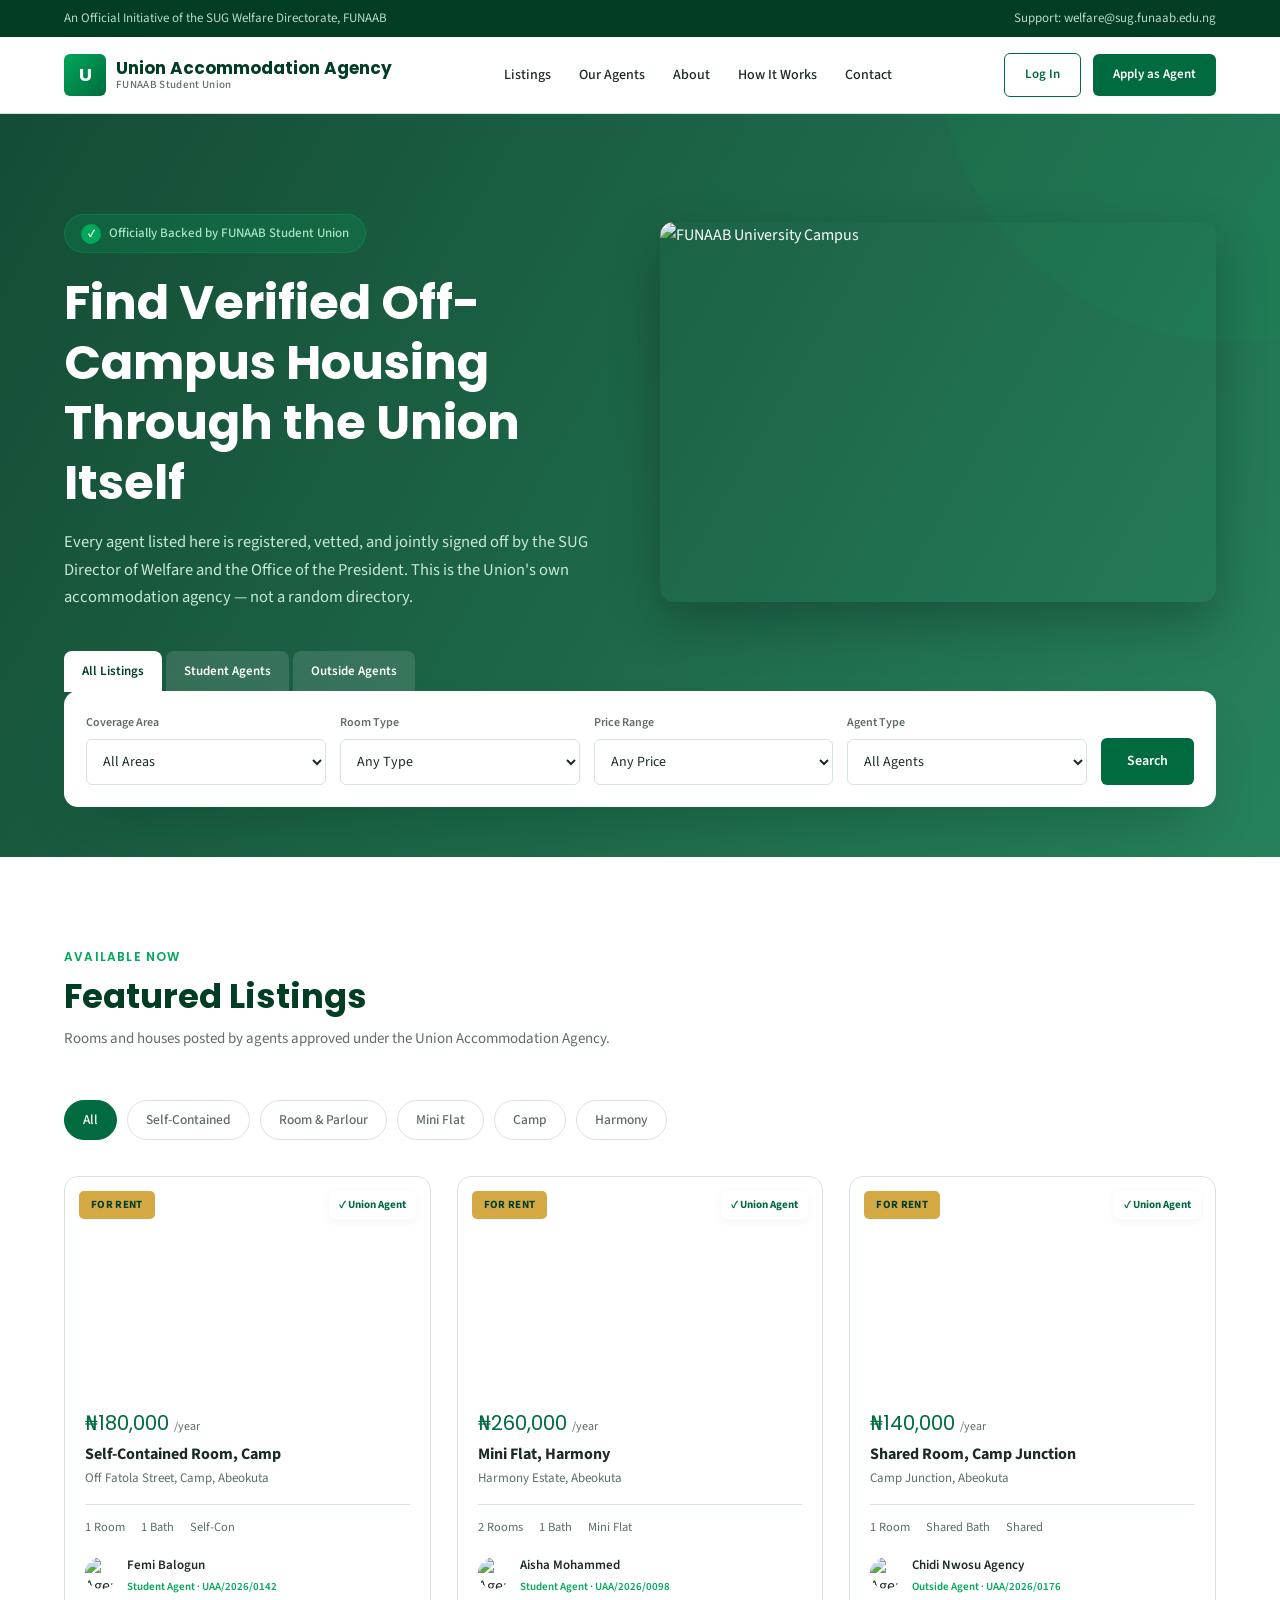
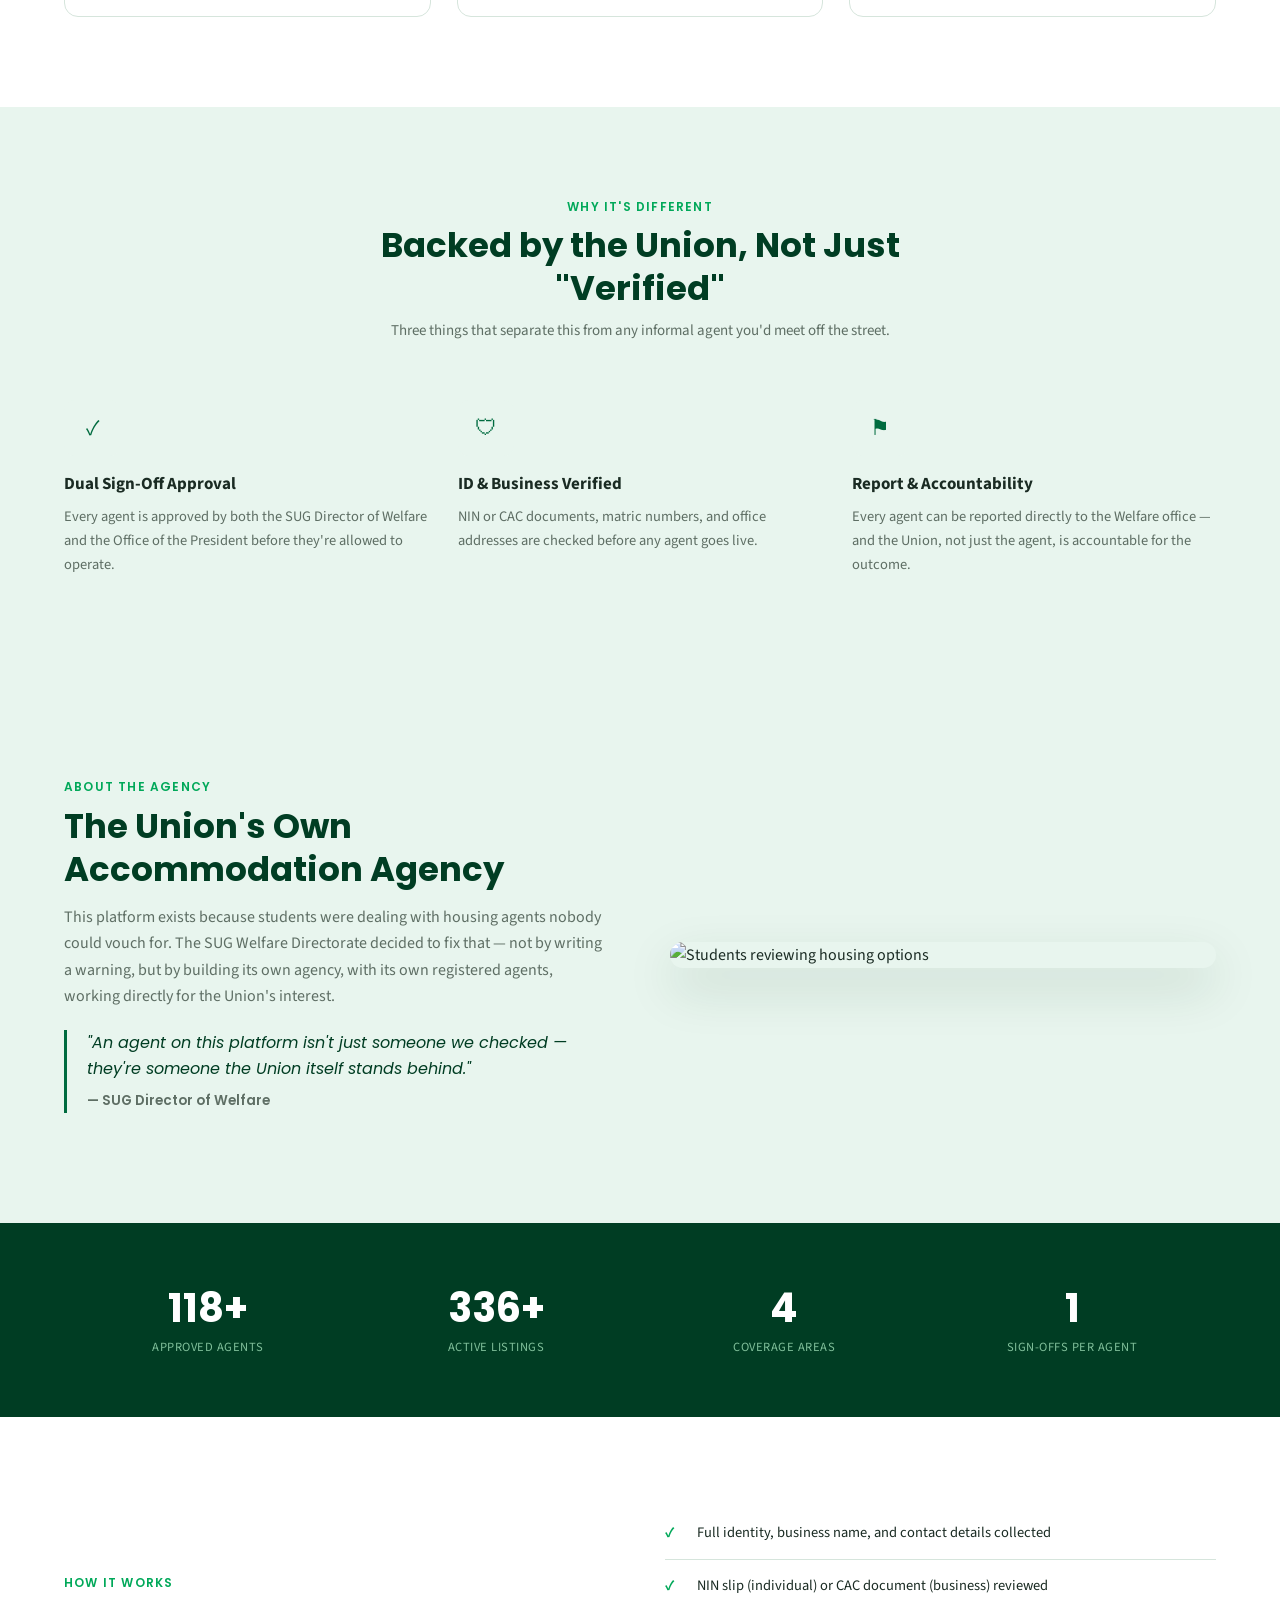
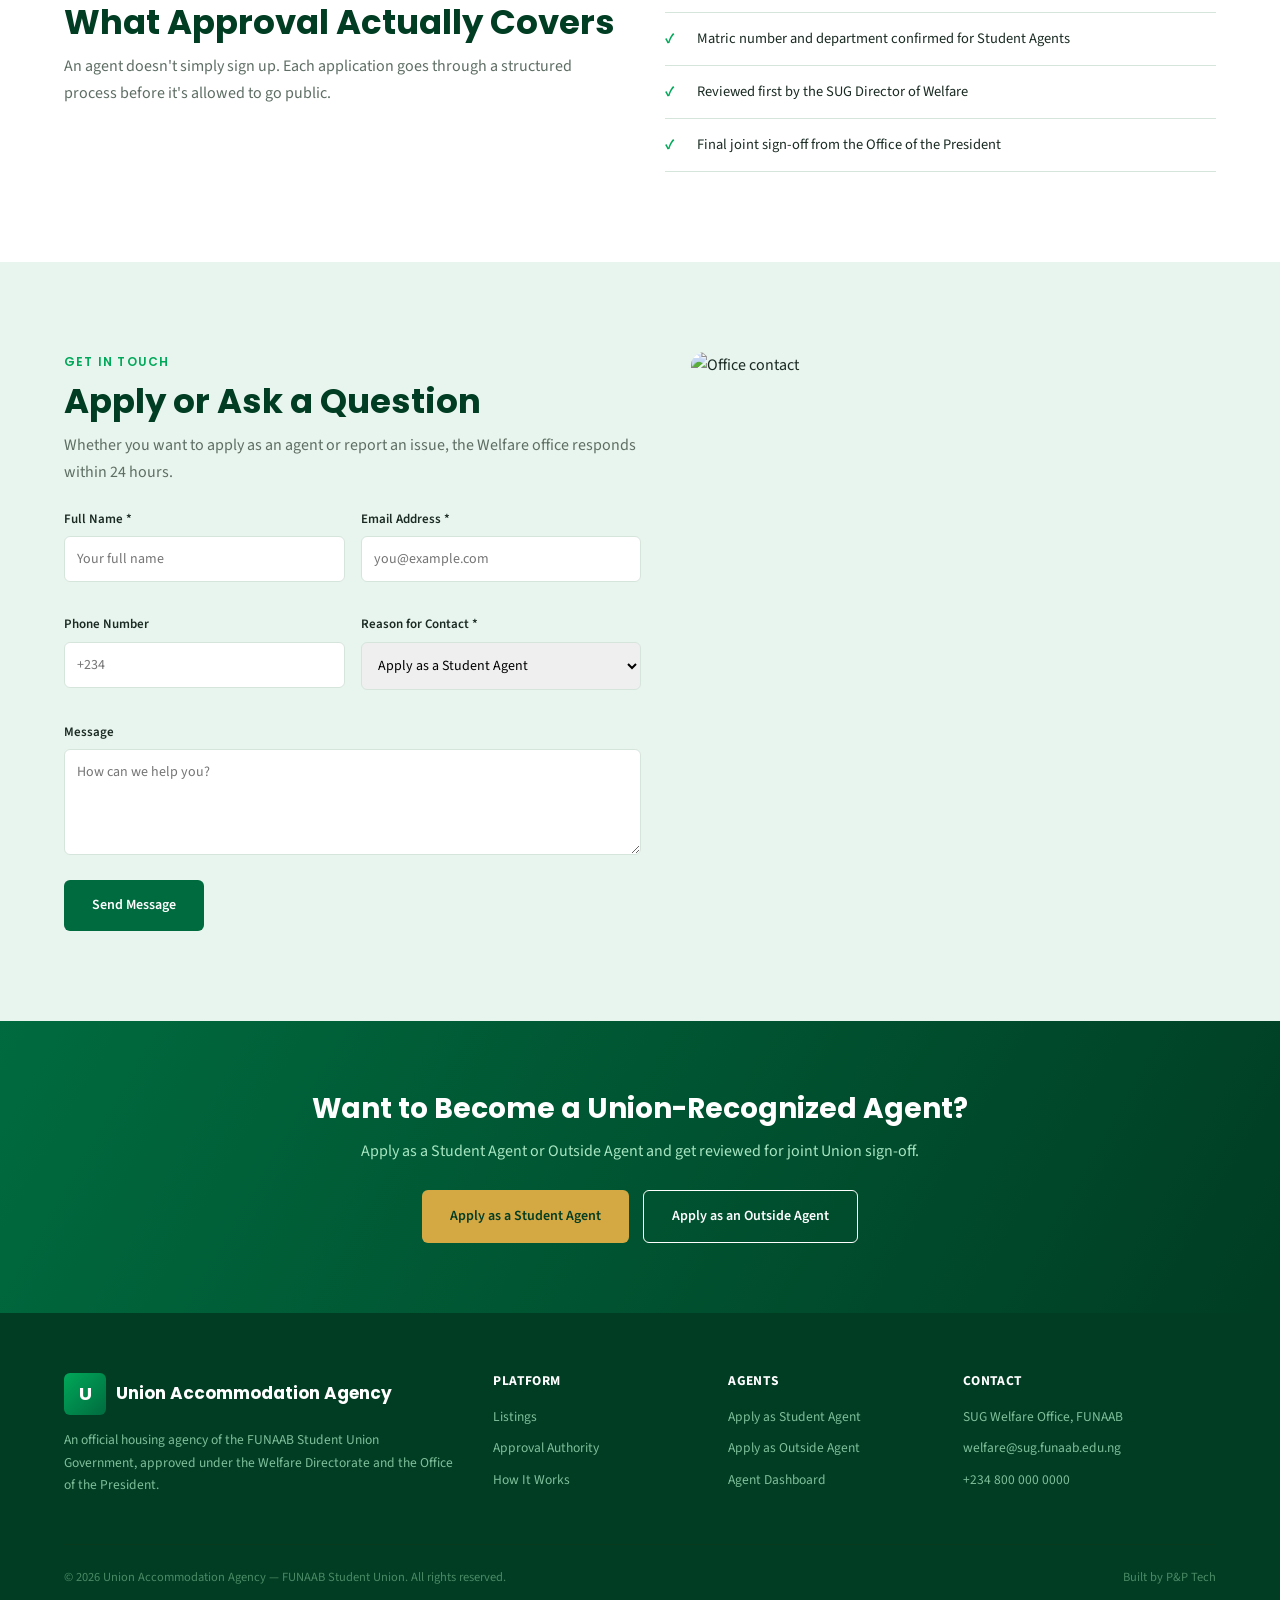
==== index.html @ f5217305 "feat: Union Accommodation Agency landing page with FUNAAB branding" ====
<!DOCTYPE html>
<html lang="en">
<head>
<meta charset="UTF-8">
<meta name="viewport" content="width=device-width, initial-scale=1.0">
<title>Union Accommodation Agency — FUNAAB Student Union</title>
<link rel="stylesheet" href="css/styles.css">
<link rel="preconnect" href="https://fonts.googleapis.com">
<link rel="preconnect" href="https://fonts.gstatic.com" crossorigin>
<link href="https://fonts.googleapis.com/css2?family=Poppins:wght@400;500;600;700&family=Source+Sans+3:wght@400;500;600;700&display=swap" rel="stylesheet">
</head>
<body>

<!-- TOP BAR -->
<div class="topbar">
  <div class="container">
    <span>An Official Initiative of the SUG Welfare Directorate, FUNAAB</span>
    <span>Support: <a href="mailto:welfare@sug.funaab.edu.ng">welfare@sug.funaab.edu.ng</a></span>
  </div>
</div>

<!-- HEADER -->
<header>
  <div class="container">
    <a href="index.html" class="logo">
      <div class="logo-mark">U</div>
      <div class="logo-text">Union Accommodation Agency<small>FUNAAB Student Union</small></div>
    </a>
    <nav>
      <ul>
        <li><a href="#listings">Listings</a></li>
        <li><a href="#agents">Our Agents</a></li>
        <li><a href="#about">About</a></li>
        <li><a href="#how">How It Works</a></li>
        <li><a href="#contact">Contact</a></li>
      </ul>
    </nav>
    <div class="header-cta">
      <a href="#" class="btn btn-outline-green btn-sm">Log In</a>
      <a href="#" class="btn btn-sm">Apply as Agent</a>
    </div>
    <button class="menu-toggle" aria-label="Menu">
      <span></span><span></span><span></span>
    </button>
  </div>
</header>

<!-- HERO + SEARCH -->
<section class="hero">
  <div class="container">
    <div class="hero-content">
      <div class="hero-text">
        <div class="hero-badge">Officially Backed by FUNAAB Student Union</div>
        <h1>Find Verified Off-Campus Housing Through the Union Itself</h1>
        <p>Every agent listed here is registered, vetted, and jointly signed off by the SUG Director of Welfare and the Office of the President. This is the Union's own accommodation agency — not a random directory.</p>
      </div>
      <div class="hero-image">
        <img src="https://images.unsplash.com/photo-1562774053-701939374585?w=700&q=80" alt="FUNAAB University Campus">
      </div>
    </div>

    <div class="search-wrap">
      <div class="search-tabs">
        <span class="active">All Listings</span>
        <span>Student Agents</span>
        <span>Outside Agents</span>
      </div>
      <div class="search-panel">
        <div class="field">
          <label>Coverage Area</label>
          <select><option>All Areas</option><option>Camp</option><option>Harmony</option><option>Camp Junction</option><option>Isale-Igbein</option><option>Onikolobo</option></select>
        </div>
        <div class="field">
          <label>Room Type</label>
          <select><option>Any Type</option><option>Self-Contained</option><option>Room & Parlour</option><option>Mini Flat</option><option>1 Bedroom</option><option>2 Bedroom</option><option>Shared Room</option></select>
        </div>
        <div class="field">
          <label>Price Range</label>
          <select><option>Any Price</option><option>Under ₦150,000</option><option>₦150,000 – ₦300,000</option><option>Above ₦300,000</option></select>
        </div>
        <div class="field">
          <label>Agent Type</label>
          <select><option>All Agents</option><option>Student Agent</option><option>Outside Agent</option></select>
        </div>
        <a href="#listings" class="btn">Search</a>
      </div>
    </div>
    <div class="hero-spacer"></div>
  </div>
</section>

<!-- FEATURED LISTINGS -->
<section class="section" id="listings" data-animate="fade-up">
  <div class="container">
    <div class="section-head">
      <span class="eyebrow">Available Now</span>
      <h2>Featured Listings</h2>
      <p>Rooms and houses posted by agents approved under the Union Accommodation Agency.</p>
    </div>
    <div class="filter-pills">
      <span class="active">All</span>
      <span>Self-Contained</span>
      <span>Room & Parlour</span>
      <span>Mini Flat</span>
      <span>Camp</span>
      <span>Harmony</span>
    </div>
    <div class="listings-grid">
      <a href="#" class="listing-card">
        <div class="listing-photo" style="background-image:url('https://images.unsplash.com/photo-1502672260266-1c1ef2d93688?w=500&q=80');">
          <span class="listing-tag rent">For Rent</span>
          <span class="agency-badge">✓ Union Agent</span>
        </div>
        <div class="listing-info">
          <div class="listing-price">₦180,000 <small>/year</small></div>
          <h4>Self-Contained Room, Camp</h4>
          <div class="listing-loc">Off Fatola Street, Camp, Abeokuta</div>
          <div class="listing-meta"><span>1 Room</span><span>1 Bath</span><span>Self-Con</span></div>
          <div class="agent-row">
            <img src="https://images.unsplash.com/photo-1568602471122-7832951cc4c5?w=100&q=80" alt="Agent">
            <div><span>Femi Balogun</span><small>Student Agent · UAA/2026/0142</small></div>
          </div>
        </div>
      </a>
      <a href="#" class="listing-card">
        <div class="listing-photo" style="background-image:url('https://images.unsplash.com/photo-1522708323590-d24dbb6b0267?w=500&q=80');">
          <span class="listing-tag rent">For Rent</span>
          <span class="agency-badge">✓ Union Agent</span>
        </div>
        <div class="listing-info">
          <div class="listing-price">₦260,000 <small>/year</small></div>
          <h4>Mini Flat, Harmony</h4>
          <div class="listing-loc">Harmony Estate, Abeokuta</div>
          <div class="listing-meta"><span>2 Rooms</span><span>1 Bath</span><span>Mini Flat</span></div>
          <div class="agent-row">
            <img src="https://images.unsplash.com/photo-1573497019940-1c28c88b4f3e?w=100&q=80" alt="Agent">
            <div><span>Aisha Mohammed</span><small>Student Agent · UAA/2026/0098</small></div>
          </div>
        </div>
      </a>
      <a href="#" class="listing-card">
        <div class="listing-photo" style="background-image:url('https://images.unsplash.com/photo-1560185007-c5ca9d2c014d?w=500&q=80');">
          <span class="listing-tag rent">For Rent</span>
          <span class="agency-badge">✓ Union Agent</span>
        </div>
        <div class="listing-info">
          <div class="listing-price">₦140,000 <small>/year</small></div>
          <h4>Shared Room, Camp Junction</h4>
          <div class="listing-loc">Camp Junction, Abeokuta</div>
          <div class="listing-meta"><span>1 Room</span><span>Shared Bath</span><span>Shared</span></div>
          <div class="agent-row">
            <img src="https://images.unsplash.com/photo-1556157382-97eda2d62296?w=100&q=80" alt="Agent">
            <div><span>Chidi Nwosu Agency</span><small>Outside Agent · UAA/2026/0176</small></div>
          </div>
        </div>
      </a>
    </div>
  </div>
</section>

<!-- WHY CHOOSE US -->
<section class="section" style="background:var(--green-tint);" data-animate="fade-up">
  <div class="container">
    <div class="section-head center">
      <span class="eyebrow">Why It's Different</span>
      <h2>Backed by the Union, Not Just "Verified"</h2>
      <p>Three things that separate this from any informal agent you'd meet off the street.</p>
    </div>
    <div class="why-grid">
      <div class="why-card">
        <div class="why-icon">✓</div>
        <h4>Dual Sign-Off Approval</h4>
        <p>Every agent is approved by both the SUG Director of Welfare and the Office of the President before they're allowed to operate.</p>
      </div>
      <div class="why-card">
        <div class="why-icon">🛡</div>
        <h4>ID & Business Verified</h4>
        <p>NIN or CAC documents, matric numbers, and office addresses are checked before any agent goes live.</p>
      </div>
      <div class="why-card">
        <div class="why-icon">⚑</div>
        <h4>Report & Accountability</h4>
        <p>Every agent can be reported directly to the Welfare office — and the Union, not just the agent, is accountable for the outcome.</p>
      </div>
    </div>
  </div>
</section>

<!-- ABOUT -->
<section class="section about" id="about" data-animate="fade-up">
  <div class="container">
    <div class="about-grid">
      <div>
        <span class="eyebrow">About the Agency</span>
        <h2>The Union's Own Accommodation Agency</h2>
        <p style="color:var(--muted);margin:14px 0;">This platform exists because students were dealing with housing agents nobody could vouch for. The SUG Welfare Directorate decided to fix that — not by writing a warning, but by building its own agency, with its own registered agents, working directly for the Union's interest.</p>
        <div class="quote-box">
          "An agent on this platform isn't just someone we checked — they're someone the Union itself stands behind."
          <div class="quote-by">— SUG Director of Welfare</div>
        </div>
      </div>
      <div>
        <img src="https://images.unsplash.com/photo-1523050854058-8df90110c9f1?w=700&q=80" alt="Students reviewing housing options" style="border-radius:var(--radius-lg);box-shadow:var(--shadow-lg);">
      </div>
    </div>
  </div>
</section>

<!-- STATS -->
<section class="stats" data-animate="fade-up">
  <div class="container">
    <div class="stats-grid">
      <div><h3 data-count="120" data-suffix="+">0</h3><p>Approved Agents</p></div>
      <div><h3 data-count="340" data-suffix="+">0</h3><p>Active Listings</p></div>
      <div><h3 data-count="5" data-suffix="">0</h3><p>Coverage Areas</p></div>
      <div><h3 data-count="2" data-suffix="">0</h3><p>Sign-Offs Per Agent</p></div>
    </div>
  </div>
</section>

<!-- HOW IT WORKS -->
<section class="section" id="how" data-animate="fade-up">
  <div class="container">
    <div class="services-split">
      <div>
        <span class="eyebrow">How It Works</span>
        <h2>What Approval Actually Covers</h2>
        <p style="color:var(--muted);margin-top:10px;">An agent doesn't simply sign up. Each application goes through a structured process before it's allowed to go public.</p>
      </div>
      <ul class="check-list">
        <li>Full identity, business name, and contact details collected</li>
        <li>NIN slip (individual) or CAC document (business) reviewed</li>
        <li>Matric number and department confirmed for Student Agents</li>
        <li>Reviewed first by the SUG Director of Welfare</li>
        <li>Final joint sign-off from the Office of the President</li>
      </ul>
    </div>
  </div>
</section>

<!-- CONTACT -->
<section class="section" style="background:var(--green-tint);" id="contact" data-animate="fade-up">
  <div class="container">
    <div class="contact-grid">
      <div>
        <span class="eyebrow">Get In Touch</span>
        <h2>Apply or Ask a Question</h2>
        <p style="color:var(--muted);margin:10px 0 24px;">Whether you want to apply as an agent or report an issue, the Welfare office responds within 24 hours.</p>
        <div class="form-row">
          <div class="form-field"><label>Full Name *</label><input type="text" placeholder="Your full name"></div>
          <div class="form-field"><label>Email Address *</label><input type="email" placeholder="you@example.com"></div>
        </div>
        <div class="form-row">
          <div class="form-field"><label>Phone Number</label><input type="text" placeholder="+234"></div>
          <div class="form-field">
            <label>Reason for Contact *</label>
            <select><option>Apply as a Student Agent</option><option>Apply as an Outside Agent</option><option>Report an Agent</option><option>General Question</option></select>
          </div>
        </div>
        <div class="full-row">
          <div class="form-field"><label>Message</label><textarea rows="4" placeholder="How can we help you?"></textarea></div>
        </div>
        <a href="#" class="btn">Send Message</a>
      </div>
      <div>
        <img src="https://images.unsplash.com/photo-1577962917302-cd874c4e31d2?w=600&q=80" alt="Office contact" style="border-radius:var(--radius-lg);height:100%;object-fit:cover;">
      </div>
    </div>
  </div>
</section>

<!-- CTA BAND -->
<section class="cta-band">
  <div class="container">
    <h2>Want to Become a Union-Recognized Agent?</h2>
    <p>Apply as a Student Agent or Outside Agent and get reviewed for joint Union sign-off.</p>
    <div class="cta-buttons">
      <a href="#" class="btn btn-gold">Apply as a Student Agent</a>
      <a href="#" class="btn btn-outline">Apply as an Outside Agent</a>
    </div>
  </div>
</section>

<!-- FOOTER -->
<footer>
  <div class="container">
    <div class="footer-grid">
      <div>
        <a href="index.html" class="logo" style="margin-bottom:14px;">
          <div class="logo-mark">U</div>
          <div class="logo-text" style="color:#fff;">Union Accommodation Agency</div>
        </a>
        <p style="font-size:13.5px;color:#7FBF9A;">An official housing agency of the FUNAAB Student Union Government, approved under the Welfare Directorate and the Office of the President.</p>
      </div>
      <div>
        <h5>Platform</h5>
        <ul>
          <li><a href="#listings">Listings</a></li>
          <li><a href="#agents">Approval Authority</a></li>
          <li><a href="#how">How It Works</a></li>
        </ul>
      </div>
      <div>
        <h5>Agents</h5>
        <ul>
          <li><a href="#">Apply as Student Agent</a></li>
          <li><a href="#">Apply as Outside Agent</a></li>
          <li><a href="#">Agent Dashboard</a></li>
        </ul>
      </div>
      <div>
        <h5>Contact</h5>
        <ul>
          <li>SUG Welfare Office, FUNAAB</li>
          <li><a href="mailto:welfare@sug.funaab.edu.ng">welfare@sug.funaab.edu.ng</a></li>
          <li><a href="tel:+2348000000000">+234 800 000 0000</a></li>
        </ul>
      </div>
    </div>
    <div class="footer-bottom">
      <span>© 2026 Union Accommodation Agency — FUNAAB Student Union. All rights reserved.</span>
      <span>Built by P&P Tech</span>
    </div>
  </div>
</footer>

<!-- JAVASCRIPT — Smooth Scroll, Counter, Fade Animations -->
<script>
(function() {
  'use strict';

  /* ── Header Shadow on Scroll ── */
  var header = document.querySelector('header');

  window.addEventListener('scroll', function() {
    if (!header) return;
    if (window.scrollY > 10) {
      header.classList.add('scrolled');
    } else {
      header.classList.remove('scrolled');
    }
  });

  /* ── Smooth Scroll with Header Offset ── */
  var headerHeight = header ? header.offsetHeight : 0;

  document.querySelectorAll('a[href^="#"]').forEach(function(anchor) {
    anchor.addEventListener('click', function(e) {
      var targetId = this.getAttribute('href');
      if (targetId === '#') return;
      var target = document.querySelector(targetId);
      if (!target) return;
      e.preventDefault();
      var offsetTop = target.getBoundingClientRect().top + window.pageYOffset - headerHeight - 20;
      window.scrollTo({ top: offsetTop, behavior: 'smooth' });
    });
  });

  /* ── Counter Animation ── */
  function animateCounter(el) {
    var target = parseInt(el.getAttribute('data-count'), 10);
    var suffix = el.getAttribute('data-suffix') || '';
    var duration = 2000;
    var start = 0;
    var startTime = null;

    function easeOutQuart(t) {
      return 1 - Math.pow(1 - t, 4);
    }

    function step(timestamp) {
      if (!startTime) startTime = timestamp;
      var progress = Math.min((timestamp - startTime) / duration, 1);
      var value = Math.floor(easeOutQuart(progress) * target);
      el.textContent = value + suffix;
      if (progress < 1) {
        requestAnimationFrame(step);
      } else {
        el.textContent = target + suffix;
      }
    }

    requestAnimationFrame(step);
  }

  /* ── Fade-In on Scroll (Intersection Observer) ── */
  var animatedSections = document.querySelectorAll('[data-animate]');
  var counterElements = document.querySelectorAll('[data-count]');

  if ('IntersectionObserver' in window) {
    var sectionObserver = new IntersectionObserver(function(entries) {
      entries.forEach(function(entry) {
        if (entry.isIntersecting) {
          entry.target.classList.add('is-visible');
          sectionObserver.unobserve(entry.target);
        }
      });
    }, { threshold: 0.15 });

    animatedSections.forEach(function(section) {
      section.classList.add('animate-on-scroll');
      sectionObserver.observe(section);
    });

    var counterObserver = new IntersectionObserver(function(entries) {
      entries.forEach(function(entry) {
        if (entry.isIntersecting) {
          animateCounter(entry.target);
          counterObserver.unobserve(entry.target);
        }
      });
    }, { threshold: 0.5 });

    counterElements.forEach(function(el) {
      counterObserver.observe(el);
    });
  } else {
    /* Fallback: show everything immediately */
    animatedSections.forEach(function(section) {
      section.classList.add('is-visible');
    });
    counterElements.forEach(function(el) {
      el.textContent = el.getAttribute('data-count') + (el.getAttribute('data-suffix') || '');
    });
  }

})();
</script>

</body>
</html>
---- css/styles.css ----
/* ============================================
   UNION ACCOMMODATION AGENCY — Shared Styles
   FUNAAB Brand Green System
   ============================================ */

:root {
  /* FUNAAB Green Palette — Sharp Institutional */
  --green-primary: #006B3F;
  --green-bright: #00A859;
  --green-dark: #003D23;
  --green-deep: #005531;
  --green-tint: #E8F5EE;
  --green-muted: #B8D9C8;

  /* Accent */
  --gold: #D4A843;
  --gold-light: #F5E6B8;

  /* Neutrals */
  --ink: #1A2B23;
  --muted: #5E6E64;
  --light-muted: #8A9B90;
  --white: #FFFFFF;
  --off-white: #F7FAF8;
  --line: #D6E5DC;
  --line-light: #E8F0EB;

  /* Status */
  --success: #00A859;
  --warning: #D4A843;
  --danger: #C0392B;
  --info: #2980B9;

  /* Shadows */
  --shadow-sm: 0 2px 8px rgba(0,61,35,0.06);
  --shadow-md: 0 8px 24px rgba(0,61,35,0.1);
  --shadow-lg: 0 20px 50px rgba(0,61,35,0.15);
  --shadow-card: 0 4px 16px rgba(0,61,35,0.08);

  /* Border Radius */
  --radius-sm: 6px;
  --radius-md: 10px;
  --radius-lg: 14px;
  --radius-xl: 20px;

  /* Transitions */
  --transition: all 0.25s ease;
}

/* ============ RESET ============ */
*, *::before, *::after { margin: 0; padding: 0; box-sizing: border-box; }
html { scroll-behavior: smooth; }
body {
  font-family: 'Source Sans 3', -apple-system, BlinkMacSystemFont, 'Segoe UI', Roboto, sans-serif;
  color: var(--ink);
  background: var(--white);
  line-height: 1.65;
  -webkit-font-smoothing: antialiased;
}
a { text-decoration: none; color: inherit; transition: var(--transition); }
img { max-width: 100%; display: block; }
ul { list-style: none; }
input, select, textarea, button { font-family: inherit; }

/* ============ TYPOGRAPHY ============ */
h1, h2, h3, h4, h5 {
  font-family: 'Poppins', 'Helvetica Neue', Arial, sans-serif;
  color: var(--green-dark);
  font-weight: 700;
  line-height: 1.25;
}
h1 { font-size: clamp(32px, 4vw, 48px); }
h2 { font-size: clamp(26px, 3vw, 34px); }
h3 { font-size: clamp(20px, 2.5vw, 24px); }
h4 { font-size: 18px; }

.eyebrow {
  color: var(--green-bright);
  font-weight: 600;
  letter-spacing: 0.1em;
  text-transform: uppercase;
  font-size: 12px;
  display: block;
  margin-bottom: 8px;
  font-family: 'Poppins', sans-serif;
}

/* ============ LAYOUT ============ */
.container {
  max-width: 1200px;
  margin: 0 auto;
  padding: 0 24px;
}
.section {
  padding: 90px 0;
}
.section-sm {
  padding: 60px 0;
}
.section-head {
  max-width: 640px;
  margin-bottom: 48px;
}
.section-head.center {
  text-align: center;
  margin: 0 auto 48px;
}
.section-head p {
  color: var(--muted);
  margin-top: 10px;
  font-size: 15px;
}

/* ============ BUTTONS ============ */
.btn {
  display: inline-flex;
  align-items: center;
  justify-content: center;
  gap: 8px;
  background: var(--green-primary);
  color: var(--white);
  padding: 14px 28px;
  border-radius: var(--radius-sm);
  font-weight: 600;
  font-size: 14px;
  border: none;
  cursor: pointer;
  transition: var(--transition);
  white-space: nowrap;
}
.btn:hover {
  background: var(--green-dark);
  transform: translateY(-1px);
  box-shadow: var(--shadow-md);
}
.btn-gold {
  background: var(--gold);
  color: var(--green-dark);
}
.btn-gold:hover {
  background: #C49A38;
}
.btn-outline {
  background: transparent;
  border: 1.5px solid var(--white);
  color: var(--white);
}
.btn-outline:hover {
  background: rgba(255,255,255,0.15);
}
.btn-outline-green {
  background: transparent;
  border: 1.5px solid var(--green-primary);
  color: var(--green-primary);
}
.btn-outline-green:hover {
  background: var(--green-primary);
  color: var(--white);
}
.btn-sm {
  padding: 10px 20px;
  font-size: 13px;
}
.btn-lg {
  padding: 16px 32px;
  font-size: 15px;
}
.btn-danger {
  background: var(--danger);
  color: var(--white);
}
.btn-danger:hover {
  background: #A93226;
}
.btn-success {
  background: var(--success);
  color: var(--white);
}

/* ============ TOP BAR ============ */
.topbar {
  background: var(--green-dark);
  color: var(--green-muted);
  font-size: 13px;
  padding: 8px 0;
}
.topbar .container {
  display: flex;
  justify-content: space-between;
  align-items: center;
}
.topbar a {
  color: var(--green-muted);
}
.topbar a:hover {
  color: var(--white);
}

/* ============ HEADER ============ */
header {
  border-bottom: 1px solid var(--line);
  padding: 16px 0;
  background: var(--white);
  position: sticky;
  top: 0;
  z-index: 1000;
}
header .container {
  display: flex;
  align-items: center;
  justify-content: space-between;
}
.logo {
  display: flex;
  align-items: center;
  gap: 10px;
}
.logo-mark {
  width: 42px;
  height: 42px;
  border-radius: var(--radius-sm);
  background: linear-gradient(135deg, var(--green-bright), var(--green-primary));
  display: flex;
  align-items: center;
  justify-content: center;
  color: var(--white);
  font-weight: 700;
  font-family: 'Poppins', sans-serif;
  font-size: 18px;
}
.logo-text {
  font-family: 'Poppins', sans-serif;
  font-weight: 700;
  font-size: 17px;
  color: var(--green-dark);
  line-height: 1.15;
}
.logo-text small {
  display: block;
  font-family: 'Source Sans 3', sans-serif;
  font-size: 11px;
  color: var(--muted);
  font-weight: 500;
  letter-spacing: 0.03em;
}
nav ul {
  display: flex;
  gap: 28px;
  font-size: 14px;
  font-weight: 500;
}
nav a {
  color: var(--ink);
  position: relative;
}
nav a:hover {
  color: var(--green-primary);
}
nav a::after {
  content: '';
  position: absolute;
  bottom: -4px;
  left: 0;
  width: 0;
  height: 2px;
  background: var(--green-primary);
  transition: width 0.25s ease;
}
nav a:hover::after {
  width: 100%;
}
.header-cta {
  display: flex;
  gap: 12px;
  align-items: center;
}
.header-cta .btn {
  padding: 10px 20px;
  font-size: 13px;
}

/* Mobile Menu Toggle */
.menu-toggle {
  display: none;
  background: none;
  border: none;
  cursor: pointer;
  padding: 8px;
}
.menu-toggle span {
  display: block;
  width: 24px;
  height: 2px;
  background: var(--ink);
  margin: 5px 0;
  transition: var(--transition);
}

/* ============ HERO ============ */
.hero {
  background: linear-gradient(120deg, rgba(0,61,35,0.92) 0%, rgba(0,107,63,0.85) 100%),
    url('https://images.unsplash.com/photo-1568605114967-8130f3a36994?w=1600&q=80') center/cover;
  color: var(--white);
  padding: 100px 0 0;
  position: relative;
  overflow: hidden;
}
.hero::before {
  content: '';
  position: absolute;
  top: -50%;
  right: -20%;
  width: 600px;
  height: 600px;
  border-radius: 50%;
  background: rgba(0,168,89,0.08);
}
.hero-content {
  display: grid;
  grid-template-columns: 1fr 1fr;
  gap: 40px;
  align-items: center;
  margin-bottom: 80px;
}
.hero-text {
  max-width: 680px;
  position: relative;
  z-index: 2;
}
.hero-image {
  position: relative;
  z-index: 2;
}
.hero-image img {
  width: 100%;
  height: 380px;
  object-fit: cover;
  border-radius: var(--radius-lg);
  box-shadow: 0 20px 50px rgba(0,0,0,0.25);
}
.hero h1 {
  color: var(--white);
  margin-bottom: 16px;
}
.hero p {
  color: #C8E8D6;
  font-size: 16.5px;
  max-width: 540px;
}
.hero-badge {
  display: inline-flex;
  align-items: center;
  gap: 8px;
  background: rgba(0,168,89,0.2);
  border: 1px solid rgba(0,168,89,0.3);
  padding: 8px 16px;
  border-radius: 30px;
  font-size: 13px;
  color: #A8E6C3;
  margin-bottom: 20px;
  font-weight: 500;
}
.hero-badge::before {
  content: '✓';
  background: var(--green-bright);
  color: var(--white);
  width: 20px;
  height: 20px;
  border-radius: 50%;
  display: flex;
  align-items: center;
  justify-content: center;
  font-size: 11px;
  font-weight: 700;
}

/* Search Panel */
.search-wrap {
  position: relative;
  z-index: 2;
}
.search-tabs {
  display: flex;
  gap: 4px;
  position: absolute;
  top: -40px;
  left: 0;
}
.search-tabs span {
  background: rgba(255,255,255,0.12);
  color: var(--white);
  font-size: 13px;
  font-weight: 600;
  padding: 10px 18px;
  border-radius: 8px 8px 0 0;
  cursor: default;
}
.search-tabs span.active {
  background: var(--white);
  color: var(--green-dark);
}
.search-panel {
  background: var(--white);
  border-radius: var(--radius-lg);
  padding: 22px;
  display: grid;
  grid-template-columns: 1fr 1fr 1fr 1fr auto;
  gap: 14px;
  box-shadow: 0 30px 60px -25px rgba(0,61,35,0.4);
  align-items: end;
}
.field label {
  display: block;
  font-size: 12px;
  color: var(--muted);
  margin-bottom: 6px;
  font-weight: 600;
}
.field select,
.field input {
  width: 100%;
  border: 1px solid var(--line);
  border-radius: var(--radius-sm);
  padding: 11px 12px;
  font-size: 14px;
  color: var(--ink);
  background: var(--white);
  transition: var(--transition);
}
.field select:focus,
.field input:focus {
  outline: none;
  border-color: var(--green-primary);
  box-shadow: 0 0 0 3px rgba(0,107,63,0.1);
}
.search-panel .btn {
  padding: 12px 26px;
}
.hero-spacer {
  height: 50px;
}

/* ============ FILTER PILLS ============ */
.filter-pills {
  display: flex;
  gap: 10px;
  margin-bottom: 36px;
  flex-wrap: wrap;
}
.filter-pills span {
  border: 1px solid var(--line);
  border-radius: 20px;
  padding: 8px 18px;
  font-size: 13.5px;
  font-weight: 500;
  color: var(--muted);
  cursor: pointer;
  transition: var(--transition);
}
.filter-pills span:hover {
  border-color: var(--green-primary);
  color: var(--green-primary);
}
.filter-pills span.active {
  background: var(--green-primary);
  color: var(--white);
  border-color: var(--green-primary);
}

/* ============ LISTINGS GRID ============ */
.listings-grid {
  display: grid;
  grid-template-columns: repeat(3, 1fr);
  gap: 26px;
}
.listing-card {
  border: 1px solid var(--line);
  border-radius: var(--radius-lg);
  overflow: hidden;
  transition: var(--transition);
  background: var(--white);
}
.listing-card:hover {
  box-shadow: var(--shadow-lg);
  transform: translateY(-4px);
}
.listing-photo {
  height: 210px;
  background-size: cover;
  background-position: center;
  position: relative;
}
.listing-tag {
  position: absolute;
  top: 14px;
  left: 14px;
  background: var(--green-primary);
  color: var(--white);
  font-size: 11px;
  font-weight: 700;
  padding: 5px 12px;
  border-radius: 5px;
  text-transform: uppercase;
  letter-spacing: 0.03em;
}
.listing-tag.rent {
  background: var(--gold);
  color: var(--green-dark);
}
.agency-badge {
  position: absolute;
  top: 14px;
  right: 14px;
  background: var(--white);
  color: var(--green-primary);
  font-size: 11px;
  font-weight: 700;
  padding: 5px 10px;
  border-radius: 5px;
  display: flex;
  align-items: center;
  gap: 4px;
  box-shadow: var(--shadow-sm);
}
.listing-info {
  padding: 20px;
}
.listing-price {
  font-family: 'Poppins', serif;
  font-size: 20px;
  color: var(--green-primary);
  margin-bottom: 4px;
}
.listing-price small {
  color: var(--muted);
  font-size: 12px;
  font-family: 'Source Sans 3', sans-serif;
}
.listing-info h4 {
  font-size: 16px;
  margin-bottom: 4px;
  font-family: 'Source Sans 3', sans-serif;
  color: var(--ink);
}
.listing-loc {
  font-size: 13px;
  color: var(--muted);
  margin-bottom: 14px;
}
.listing-meta {
  display: flex;
  gap: 16px;
  font-size: 12.5px;
  color: var(--muted);
  border-top: 1px solid var(--line);
  padding-top: 12px;
  margin-bottom: 14px;
}
.agent-row {
  display: flex;
  align-items: center;
  gap: 10px;
}
.agent-row img {
  width: 32px;
  height: 32px;
  border-radius: 50%;
  object-fit: cover;
}
.agent-row span {
  font-size: 13px;
  font-weight: 600;
  color: var(--ink);
}
.agent-row small {
  display: block;
  font-size: 11px;
  color: var(--green-bright);
  font-weight: 600;
}

/* ============ AREAS GRID ============ */
.areas-grid {
  display: grid;
  grid-template-columns: repeat(5, 1fr);
  gap: 20px;
}
.area-card {
  border-radius: var(--radius-md);
  overflow: hidden;
  position: relative;
  height: 170px;
  background-size: cover;
  background-position: center;
  cursor: pointer;
}
.area-card::after {
  content: '';
  position: absolute;
  inset: 0;
  background: linear-gradient(180deg, rgba(0,61,35,0) 30%, rgba(0,61,35,0.85) 100%);
  transition: var(--transition);
}
.area-card:hover::after {
  background: linear-gradient(180deg, rgba(0,61,35,0.1) 30%, rgba(0,61,35,0.92) 100%);
}
.area-card-text {
  position: absolute;
  bottom: 14px;
  left: 14px;
  color: var(--white);
  z-index: 2;
}
.area-card-text strong {
  font-size: 15px;
  display: block;
}
.area-card-text span {
  font-size: 12px;
  color: #A8E6C3;
}

/* ============ WHY CHOOSE US ============ */
.why-grid {
  display: grid;
  grid-template-columns: repeat(3, 1fr);
  gap: 30px;
}
.why-card {
  padding: 8px 0;
}
.why-icon {
  width: 56px;
  height: 56px;
  border-radius: var(--radius-md);
  background: var(--green-tint);
  color: var(--green-primary);
  display: flex;
  align-items: center;
  justify-content: center;
  font-size: 22px;
  margin-bottom: 18px;
}
.why-card h4 {
  font-size: 17px;
  margin-bottom: 10px;
  font-family: 'Source Sans 3', sans-serif;
  color: var(--ink);
}
.why-card p {
  color: var(--muted);
  font-size: 14.5px;
  margin-bottom: 12px;
}
.why-card a {
  color: var(--green-bright);
  font-size: 13.5px;
  font-weight: 600;
}
.why-card a:hover {
  color: var(--green-primary);
}

/* ============ ABOUT SECTION ============ */
.about {
  background: var(--green-tint);
}
.about-grid {
  display: grid;
  grid-template-columns: 1fr 1fr;
  gap: 60px;
  align-items: center;
}
.quote-box {
  border-left: 3px solid var(--green-primary);
  padding-left: 20px;
  margin: 20px 0;
  color: var(--green-dark);
  font-family: 'Poppins', serif;
  font-size: 16px;
  font-style: italic;
}
.quote-by {
  font-size: 13.5px;
  color: var(--muted);
  margin-top: 8px;
  font-style: normal;
  font-weight: 600;
}

/* ============ TEAM GRID ============ */
.team-grid {
  display: grid;
  grid-template-columns: repeat(4, 1fr);
  gap: 26px;
}
.team-card {
  text-align: center;
}
.team-photo {
  width: 100%;
  height: 220px;
  border-radius: var(--radius-md);
  background-size: cover;
  background-position: center;
  margin-bottom: 16px;
}
.team-card h4 {
  font-size: 15.5px;
  font-family: 'Source Sans 3', sans-serif;
  color: var(--ink);
  margin-bottom: 2px;
}
.team-card span {
  font-size: 13px;
  color: var(--green-bright);
  font-weight: 600;
}

/* ============ STATS ============ */
.stats {
  background: var(--green-dark);
  color: var(--white);
  padding: 60px 0;
}
.stats-grid {
  display: grid;
  grid-template-columns: repeat(4, 1fr);
  text-align: center;
}
.stats-grid h3 {
  color: var(--white);
  font-size: 40px;
  margin-bottom: 4px;
}
.stats-grid p {
  color: #7FBF9A;
  font-size: 12.5px;
  text-transform: uppercase;
  letter-spacing: 0.04em;
}

/* ============ SERVICES / HOW IT WORKS ============ */
.services-split {
  display: grid;
  grid-template-columns: 1fr 1fr;
  gap: 50px;
  align-items: center;
}
.check-list {
  list-style: none;
}
.check-list li {
  display: flex;
  gap: 12px;
  padding: 14px 0;
  border-bottom: 1px solid var(--line);
  font-size: 14.5px;
  color: var(--ink);
}
.check-list li::before {
  content: "✓";
  color: var(--green-bright);
  font-weight: 700;
  flex: 0 0 20px;
}

/* Steps */
.steps-list {
  counter-reset: step;
}
.steps-list li {
  counter-increment: step;
  display: flex;
  gap: 16px;
  padding: 18px 0;
  border-bottom: 1px solid var(--line);
  font-size: 14.5px;
  color: var(--ink);
  align-items: flex-start;
}
.steps-list li::before {
  content: counter(step);
  background: var(--green-primary);
  color: var(--white);
  width: 28px;
  height: 28px;
  border-radius: 50%;
  display: flex;
  align-items: center;
  justify-content: center;
  font-size: 13px;
  font-weight: 700;
  flex: 0 0 28px;
}

/* ============ CONTACT ============ */
.contact-grid {
  display: grid;
  grid-template-columns: 1.1fr 1fr;
  gap: 50px;
}
.form-row {
  display: grid;
  grid-template-columns: 1fr 1fr;
  gap: 16px;
  margin-bottom: 16px;
}
.form-field {
  margin-bottom: 16px;
}
.form-field label {
  display: block;
  font-size: 13px;
  font-weight: 600;
  margin-bottom: 6px;
  color: var(--ink);
}
.form-field input,
.form-field select,
.form-field textarea {
  width: 100%;
  border: 1px solid var(--line);
  border-radius: var(--radius-sm);
  padding: 12px;
  font-size: 14px;
  transition: var(--transition);
}
.form-field input:focus,
.form-field select:focus,
.form-field textarea:focus {
  outline: none;
  border-color: var(--green-primary);
  box-shadow: 0 0 0 3px rgba(0,107,63,0.1);
}
.form-field textarea {
  resize: vertical;
  min-height: 100px;
}
.full-row {
  margin-bottom: 16px;
}

/* ============ NEWS ============ */
.news-grid {
  display: grid;
  grid-template-columns: repeat(3, 1fr);
  gap: 26px;
}
.news-card {
  border: 1px solid var(--line);
  border-radius: var(--radius-md);
  overflow: hidden;
  transition: var(--transition);
}
.news-card:hover {
  box-shadow: var(--shadow-md);
  transform: translateY(-2px);
}
.news-photo {
  height: 170px;
  background-size: cover;
  background-position: center;
}
.news-card-body {
  padding: 20px;
}
.news-date {
  font-size: 12px;
  color: var(--green-bright);
  font-weight: 600;
  margin-bottom: 8px;
}
.news-card h4 {
  font-size: 15.5px;
  font-family: 'Source Sans 3', sans-serif;
  color: var(--ink);
  margin-bottom: 8px;
}
.news-card p {
  font-size: 13.5px;
  color: var(--muted);
}

/* ============ CTA BAND ============ */
.cta-band {
  background: linear-gradient(120deg, var(--green-primary), var(--green-dark));
  color: var(--white);
  padding: 70px 0;
  text-align: center;
}
.cta-band h2 {
  color: var(--white);
  font-size: 28px;
  margin-bottom: 12px;
}
.cta-band p {
  color: #A8E6C3;
  max-width: 560px;
  margin: 0 auto 26px;
}
.cta-buttons {
  display: flex;
  gap: 14px;
  justify-content: center;
}

/* ============ FOOTER ============ */
footer {
  background: var(--green-dark);
  color: #7FBF9A;
  padding: 60px 0 26px;
}
.footer-grid {
  display: grid;
  grid-template-columns: 2fr 1fr 1fr 1.3fr;
  gap: 40px;
  margin-bottom: 44px;
}
.footer-grid h5 {
  color: var(--white);
  font-size: 13.5px;
  margin-bottom: 16px;
  text-transform: uppercase;
  letter-spacing: 0.03em;
  font-family: 'Source Sans 3', sans-serif;
}
.footer-grid ul {
  list-style: none;
}
.footer-grid li {
  margin-bottom: 9px;
  font-size: 13.5px;
}
.footer-grid a:hover {
  color: var(--white);
}
.footer-bottom {
  border-top: 1px solid #0A3A1E;
  padding-top: 22px;
  display: flex;
  justify-content: space-between;
  font-size: 12.5px;
  color: #4A8A65;
}

/* ============ PAGES — AGENT DIRECTORY ============ */
.page-hero {
  background: linear-gradient(120deg, rgba(0,61,35,0.92) 0%, rgba(0,107,63,0.85) 100%);
  color: var(--white);
  padding: 60px 0;
  text-align: center;
}
.page-hero h1 {
  color: var(--white);
  margin-bottom: 10px;
}
.page-hero p {
  color: #A8E6C3;
  max-width: 560px;
  margin: 0 auto;
}

/* Agent Cards */
.agent-card {
  border: 1px solid var(--line);
  border-radius: var(--radius-lg);
  overflow: hidden;
  transition: var(--transition);
  background: var(--white);
}
.agent-card:hover {
  box-shadow: var(--shadow-lg);
  transform: translateY(-3px);
}
.agent-card-photo {
  height: 200px;
  background-size: cover;
  background-position: center;
  position: relative;
}
.agent-card-body {
  padding: 20px;
}
.agent-card-body h4 {
  font-size: 16px;
  font-family: 'Source Sans 3', sans-serif;
  color: var(--ink);
  margin-bottom: 4px;
}
.agent-type-badge {
  display: inline-block;
  font-size: 11px;
  font-weight: 600;
  padding: 3px 10px;
  border-radius: 4px;
  margin-bottom: 10px;
}
.agent-type-badge.student {
  background: var(--green-tint);
  color: var(--green-primary);
}
.agent-type-badge.outside {
  background: #FFF3E0;
  color: #E67E22;
}
.agent-card-meta {
  font-size: 13px;
  color: var(--muted);
  margin-bottom: 6px;
}
.agent-card-footer {
  display: flex;
  justify-content: space-between;
  align-items: center;
  padding: 14px 20px;
  border-top: 1px solid var(--line);
  background: var(--off-white);
}
.agent-card-footer .verified {
  display: flex;
  align-items: center;
  gap: 6px;
  font-size: 12px;
  font-weight: 600;
  color: var(--green-bright);
}

/* ============ PAGES — PROFILE ============ */
.profile-header {
  background: var(--green-tint);
  padding: 60px 0;
}
.profile-grid {
  display: grid;
  grid-template-columns: 300px 1fr;
  gap: 40px;
  align-items: start;
}
.profile-photo {
  width: 100%;
  height: 300px;
  border-radius: var(--radius-lg);
  background-size: cover;
  background-position: center;
}
.profile-info h1 {
  margin-bottom: 6px;
}
.profile-info .agent-id {
  font-size: 14px;
  color: var(--green-bright);
  font-weight: 600;
  margin-bottom: 16px;
}
.profile-badges {
  display: flex;
  gap: 10px;
  margin-bottom: 20px;
  flex-wrap: wrap;
}
.profile-badge {
  display: inline-flex;
  align-items: center;
  gap: 6px;
  padding: 6px 14px;
  border-radius: 20px;
  font-size: 12px;
  font-weight: 600;
}
.profile-badge.approved {
  background: var(--green-tint);
  color: var(--green-primary);
}
.profile-badge.welfare {
  background: #E3F2FD;
  color: #1565C0;
}
.profile-badge.president {
  background: #FFF3E0;
  color: #E65100;
}

/* ============ PAGES — FORMS (Register/Login) ============ */
.auth-page {
  min-height: 100vh;
  display: grid;
  grid-template-columns: 1fr 1fr;
}
.auth-left {
  background: linear-gradient(120deg, rgba(0,61,35,0.95) 0%, rgba(0,107,63,0.9) 100%);
  color: var(--white);
  padding: 60px;
  display: flex;
  flex-direction: column;
  justify-content: center;
  position: relative;
  overflow: hidden;
}
.auth-left::before {
  content: '';
  position: absolute;
  top: -100px;
  right: -100px;
  width: 400px;
  height: 400px;
  border-radius: 50%;
  background: rgba(0,168,89,0.1);
}
.auth-left h1 {
  color: var(--white);
  font-size: 32px;
  margin-bottom: 16px;
  position: relative;
  z-index: 2;
}
.auth-left p {
  color: #A8E6C3;
  font-size: 15px;
  max-width: 400px;
  position: relative;
  z-index: 2;
}
.auth-left .features {
  margin-top: 40px;
  position: relative;
  z-index: 2;
}
.auth-left .features li {
  display: flex;
  gap: 12px;
  margin-bottom: 16px;
  font-size: 14px;
  color: #C8E8D6;
}
.auth-left .features li::before {
  content: '✓';
  color: var(--green-bright);
  font-weight: 700;
  flex: 0 0 20px;
}
.auth-right {
  padding: 60px;
  display: flex;
  flex-direction: column;
  justify-content: center;
}
.auth-form {
  max-width: 440px;
  width: 100%;
  margin: 0 auto;
}
.auth-form h2 {
  margin-bottom: 6px;
}
.auth-form .subtitle {
  color: var(--muted);
  margin-bottom: 30px;
  font-size: 14px;
}
.auth-form .form-field {
  margin-bottom: 18px;
}
.auth-form .form-field label {
  font-size: 13px;
}
.auth-form .form-field input,
.auth-form .form-field select {
  padding: 13px 14px;
}
.auth-form .btn {
  width: 100%;
  padding: 14px;
  margin-top: 8px;
}
.auth-form .divider {
  text-align: center;
  margin: 20px 0;
  font-size: 13px;
  color: var(--muted);
}
.auth-form .alt-link {
  text-align: center;
  font-size: 14px;
  color: var(--muted);
}
.auth-form .alt-link a {
  color: var(--green-primary);
  font-weight: 600;
}
.auth-form .alt-link a:hover {
  text-decoration: underline;
}

/* ============ PAGES — DASHBOARD ============ */
.dashboard {
  display: grid;
  grid-template-columns: 260px 1fr;
  min-height: calc(100vh - 60px);
}
.sidebar {
  background: var(--green-dark);
  padding: 30px 0;
  color: var(--green-muted);
}
.sidebar-menu {
  margin-top: 20px;
}
.sidebar-menu li a {
  display: flex;
  align-items: center;
  gap: 10px;
  padding: 12px 24px;
  font-size: 14px;
  color: #7FBF9A;
  transition: var(--transition);
}
.sidebar-menu li a:hover,
.sidebar-menu li a.active {
  background: rgba(0,168,89,0.15);
  color: var(--white);
}
.sidebar-menu li a.active {
  border-left: 3px solid var(--green-bright);
}
.sidebar-user {
  padding: 0 24px;
  margin-bottom: 10px;
}
.sidebar-user h5 {
  color: var(--white);
  font-size: 14px;
  font-family: 'Source Sans 3', sans-serif;
}
.sidebar-user span {
  font-size: 12px;
  color: #7FBF9A;
}
.dashboard-main {
  padding: 30px;
  background: var(--off-white);
}
.dashboard-header {
  display: flex;
  justify-content: space-between;
  align-items: center;
  margin-bottom: 30px;
}
.dashboard-header h2 {
  font-size: 24px;
}
.stat-cards {
  display: grid;
  grid-template-columns: repeat(4, 1fr);
  gap: 20px;
  margin-bottom: 30px;
}
.stat-card {
  background: var(--white);
  border-radius: var(--radius-md);
  padding: 20px;
  border: 1px solid var(--line);
}
.stat-card h4 {
  font-size: 13px;
  color: var(--muted);
  font-family: 'Source Sans 3', sans-serif;
  font-weight: 500;
  margin-bottom: 8px;
}
.stat-card .value {
  font-size: 28px;
  font-weight: 700;
  color: var(--green-primary);
  font-family: 'Poppins', serif;
}

/* Data Table */
.data-table {
  width: 100%;
  border-collapse: collapse;
  background: var(--white);
  border-radius: var(--radius-md);
  overflow: hidden;
  border: 1px solid var(--line);
}
.data-table th {
  background: var(--off-white);
  padding: 12px 16px;
  text-align: left;
  font-size: 12px;
  font-weight: 600;
  color: var(--muted);
  text-transform: uppercase;
  letter-spacing: 0.03em;
  font-family: 'Source Sans 3', sans-serif;
}
.data-table td {
  padding: 14px 16px;
  border-top: 1px solid var(--line-light);
  font-size: 14px;
}
.data-table tr:hover {
  background: var(--off-white);
}
.status-badge {
  display: inline-block;
  padding: 4px 10px;
  border-radius: 4px;
  font-size: 12px;
  font-weight: 600;
}
.status-badge.pending {
  background: #FFF3E0;
  color: #E65100;
}
.status-badge.approved {
  background: var(--green-tint);
  color: var(--green-primary);
}
.status-badge.rejected {
  background: #FFEBEE;
  color: #C62828;
}
.status-badge.suspended {
  background: #F5F5F5;
  color: #616161;
}
.status-badge.awaiting {
  background: #E3F2FD;
  color: #1565C0;
}

/* ============ VERIFY / REPORT ============ */
.verify-box {
  background: var(--white);
  border-radius: var(--radius-lg);
  padding: 40px;
  box-shadow: var(--shadow-md);
  max-width: 600px;
  margin: 0 auto;
}
.verify-result {
  margin-top: 24px;
  padding: 20px;
  border-radius: var(--radius-md);
  border: 1px solid var(--line);
}
.verify-result.found {
  border-color: var(--green-bright);
  background: var(--green-tint);
}
.verify-result.not-found {
  border-color: var(--danger);
  background: #FFF5F5;
}

/* ============ RESPONSIVE ============ */
@media (max-width: 980px) {
  /* Header */
  nav {
    display: none;
  }
  nav.open {
    display: block;
    position: absolute;
    top: 100%;
    left: 0;
    right: 0;
    background: var(--white);
    padding: 20px 24px;
    border-bottom: 1px solid var(--line);
    box-shadow: var(--shadow-md);
    z-index: 999;
  }
  nav.open ul {
    flex-direction: column;
    gap: 0;
  }
  nav.open li a {
    display: block;
    padding: 12px 0;
    border-bottom: 1px solid var(--line-light);
  }
  nav.open li:last-child a {
    border-bottom: none;
  }
  .header-cta {
    display: none;
  }
  .menu-toggle {
    display: block;
  }

  /* Hero */
  .hero {
    padding: 80px 0 0;
  }
  .hero-content {
    grid-template-columns: 1fr;
    margin-bottom: 60px;
  }
  .hero-image {
    display: none;
  }
  .hero h1 {
    font-size: clamp(28px, 5vw, 36px);
  }
  .hero p {
    font-size: 15px;
  }
  .search-panel {
    grid-template-columns: 1fr;
  }
  .search-panel .btn {
    width: 100%;
  }

  /* Grids */
  .listings-grid,
  .why-grid,
  .about-grid,
  .services-split,
  .contact-grid,
  .news-grid,
  .profile-grid {
    grid-template-columns: 1fr;
  }
  .areas-grid {
    grid-template-columns: repeat(2, 1fr);
  }
  .team-grid {
    grid-template-columns: repeat(2, 1fr);
  }
  .stats-grid {
    grid-template-columns: repeat(2, 1fr);
    gap: 30px;
  }
  .footer-grid {
    grid-template-columns: 1fr 1fr;
  }
  .stat-cards {
    grid-template-columns: repeat(2, 1fr);
  }

  /* Dashboard */
  .dashboard {
    grid-template-columns: 1fr;
  }
  .sidebar {
    display: none;
  }

  /* Auth */
  .auth-page {
    grid-template-columns: 1fr;
  }
  .auth-left {
    padding: 40px 24px;
  }
  .auth-right {
    padding: 40px 24px;
  }

  /* Verify Box */
  .verify-box {
    padding: 24px;
  }

  /* Profile */
  .profile-photo {
    height: 250px;
  }

  /* Stats */
  .stats-grid h3 {
    font-size: 32px;
  }
}

@media (max-width: 600px) {
  /* Container padding on small screens */
  .container {
    padding: 0 16px;
  }
  .elementor-container {
    padding: 0 16px;
  }

  /* Hero */
  .hero {
    padding: 60px 0 0;
  }
  .hero h1 {
    font-size: 24px;
  }
  .hero p {
    font-size: 14px;
  }
  .hero-badge {
    font-size: 11px;
    padding: 6px 12px;
  }
  .search-tabs {
    display: none;
  }
  .hero-spacer {
    height: 30px;
  }

  /* Sections */
  .section {
    padding: 50px 0;
  }
  .section-head {
    margin-bottom: 30px;
  }
  .section-head h2 {
    font-size: 22px;
  }

  /* Filter Pills */
  .filter-pills {
    gap: 6px;
  }
  .filter-pills span {
    padding: 6px 12px;
    font-size: 12px;
  }

  /* Listings */
  .listings-grid {
    grid-template-columns: 1fr;
  }
  .listing-photo {
    height: 180px;
  }

  /* Areas */
  .areas-grid {
    grid-template-columns: 1fr 1fr;
    gap: 12px;
  }
  .area-card {
    height: 140px;
  }

  /* Why Grid */
  .why-grid {
    grid-template-columns: 1fr;
    gap: 20px;
  }

  /* About */
  .about-grid {
    gap: 30px;
  }

  /* Services Split */
  .services-split {
    gap: 30px;
  }

  /* Contact */
  .contact-grid {
    gap: 30px;
  }

  /* News */
  .news-grid {
    grid-template-columns: 1fr;
    gap: 20px;
  }

  /* Team */
  .team-grid {
    grid-template-columns: 1fr;
    gap: 20px;
  }
  .team-photo {
    height: 180px;
  }

  /* Stats */
  .stats-grid {
    grid-template-columns: 1fr 1fr;
    gap: 20px;
  }
  .stats-grid h3 {
    font-size: 28px;
  }

  /* Forms */
  .form-row {
    grid-template-columns: 1fr;
  }
  .form-field input,
  .form-field select,
  .form-field textarea {
    font-size: 16px;
  }

  /* CTA */
  .cta-band {
    padding: 40px 0;
  }
  .cta-band h2 {
    font-size: 20px;
  }
  .cta-buttons {
    flex-direction: column;
    align-items: center;
    gap: 10px;
  }

  /* Footer */
  .footer-grid {
    grid-template-columns: 1fr;
    gap: 24px;
  }
  .footer-bottom {
    flex-direction: column;
    gap: 8px;
    text-align: center;
  }

  /* Verify Box */
  .verify-box {
    padding: 20px;
  }

  /* Profile */
  .profile-grid {
    gap: 24px;
  }
  .profile-photo {
    height: 220px;
  }

  /* Dashboard */
  .stat-cards {
    grid-template-columns: 1fr;
  }
  .dashboard-main {
    padding: 20px 16px;
  }

  /* Auth */
  .auth-left {
    padding: 30px 16px;
  }
  .auth-right {
    padding: 30px 16px;
  }

  /* Listing Detail */
  .listing-detail-grid {
    grid-template-columns: 1fr;
    gap: 24px;
  }

  /* Agent Cards */
  .agent-card-photo {
    height: 160px;
  }
}

/* ============ OVERRIDE INLINE STYLES ============ */
.team-grid.centered {
  grid-template-columns: repeat(2, 1fr);
  max-width: 640px;
  margin: 0 auto;
}
.profile-grid.centered {
  max-width: 900px;
  margin: 0 auto;
}
.contact-grid.centered {
  max-width: 1000px;
  margin: 0 auto;
}
.listing-detail-layout {
  display: grid;
  grid-template-columns: 2fr 1fr;
  gap: 40px;
}
.register-type-grid {
  display: grid;
  grid-template-columns: 1fr 1fr;
  gap: 30px;
  max-width: 900px;
  margin: 0 auto;
}
.register-form-wrap {
  max-width: 700px;
  margin: 50px auto 0;
}
.login-wrap {
  max-width: 480px;
  margin: 0 auto;
}

@media (max-width: 980px) {
  .listing-detail-layout {
    grid-template-columns: 1fr;
    gap: 24px;
  }
  .register-type-grid {
    grid-template-columns: 1fr;
  }
}
@media (max-width: 600px) {
  .listing-detail-layout {
    gap: 20px;
  }
  .register-type-grid {
    max-width: 100%;
  }
  /* Inline-styled grids */
  .profile-info [style*="grid-template-columns:1fr 1fr"] {
    grid-template-columns: 1fr !important;
    gap: 10px !important;
  }
  .form-field [style*="grid-template-columns:1fr 1fr"] {
    grid-template-columns: 1fr !important;
    gap: 10px !important;
  }
  .register-form-wrap [style*="grid-template-columns:1fr 1fr"] {
    grid-template-columns: 1fr !important;
    gap: 10px !important;
  }
  .auth-form .form-field [style*="grid-template-columns:1fr 1fr"] {
    grid-template-columns: 1fr !important;
  }
}

/* ============ ELEMENTOR COMPATIBILITY ============ */
.elementor-section {
  position: relative;
  width: 100%;
}
.elementor-container {
  max-width: 1200px;
  margin: 0 auto;
  padding: 0 24px;
  width: 100%;
}
.elementor-row {
  display: grid;
  width: 100%;
}
.elementor-column {
  position: relative;
  min-height: 1px;
}
.elementor-widget-wrap {
  position: relative;
  width: 100%;
  flex-wrap: wrap;
}
.elementor-widget {
  position: relative;
  width: 100%;
  max-width: 100%;
}
.elementor-section.elementor-section-boxed > .elementor-container {
  max-width: 1140px;
}
.elementor-section-full_width > .elementor-container {
  max-width: 100%;
  padding: 0;
}
.elementor-section-stretched {
  width: 100%;
  left: 0;
  right: 0;
}
/* Ensure Elementor sections don't break existing styles */
.elementor-row .listings-grid,
.elementor-row .why-grid,
.elementor-row .areas-grid,
.elementor-row .stats-grid {
  width: 100%;
}

/* ============ SCROLL ANIMATIONS ============ */
.animate-on-scroll {
  opacity: 0;
  transform: translateY(30px);
  transition: opacity 0.7s ease-out, transform 0.7s ease-out;
}
.animate-on-scroll.is-visible {
  opacity: 1;
  transform: translateY(0);
}

/* Stagger children animations */
.animate-on-scroll .why-card,
.animate-on-scroll .listing-card,
.animate-on-scroll .stats-grid > div {
  opacity: 0;
  transform: translateY(20px);
  transition: opacity 0.5s ease-out, transform 0.5s ease-out;
}
.animate-on-scroll.is-visible .why-card,
.animate-on-scroll.is-visible .listing-card,
.animate-on-scroll.is-visible .stats-grid > div {
  opacity: 1;
  transform: translateY(0);
}
.animate-on-scroll.is-visible .why-card:nth-child(1),
.animate-on-scroll.is-visible .listing-card:nth-child(1),
.animate-on-scroll.is-visible .stats-grid > div:nth-child(1) {
  transition-delay: 0.1s;
}
.animate-on-scroll.is-visible .why-card:nth-child(2),
.animate-on-scroll.is-visible .listing-card:nth-child(2),
.animate-on-scroll.is-visible .stats-grid > div:nth-child(2) {
  transition-delay: 0.2s;
}
.animate-on-scroll.is-visible .why-card:nth-child(3),
.animate-on-scroll.is-visible .listing-card:nth-child(3),
.animate-on-scroll.is-visible .stats-grid > div:nth-child(3) {
  transition-delay: 0.3s;
}
.animate-on-scroll.is-visible .stats-grid > div:nth-child(4) {
  transition-delay: 0.4s;
}

/* Counter number transition */
.stats-grid h3 {
  transition: color 0.3s ease;
}

/* Smooth header shadow on scroll */
header.scrolled {
  box-shadow: 0 2px 20px rgba(0,61,35,0.08);
}
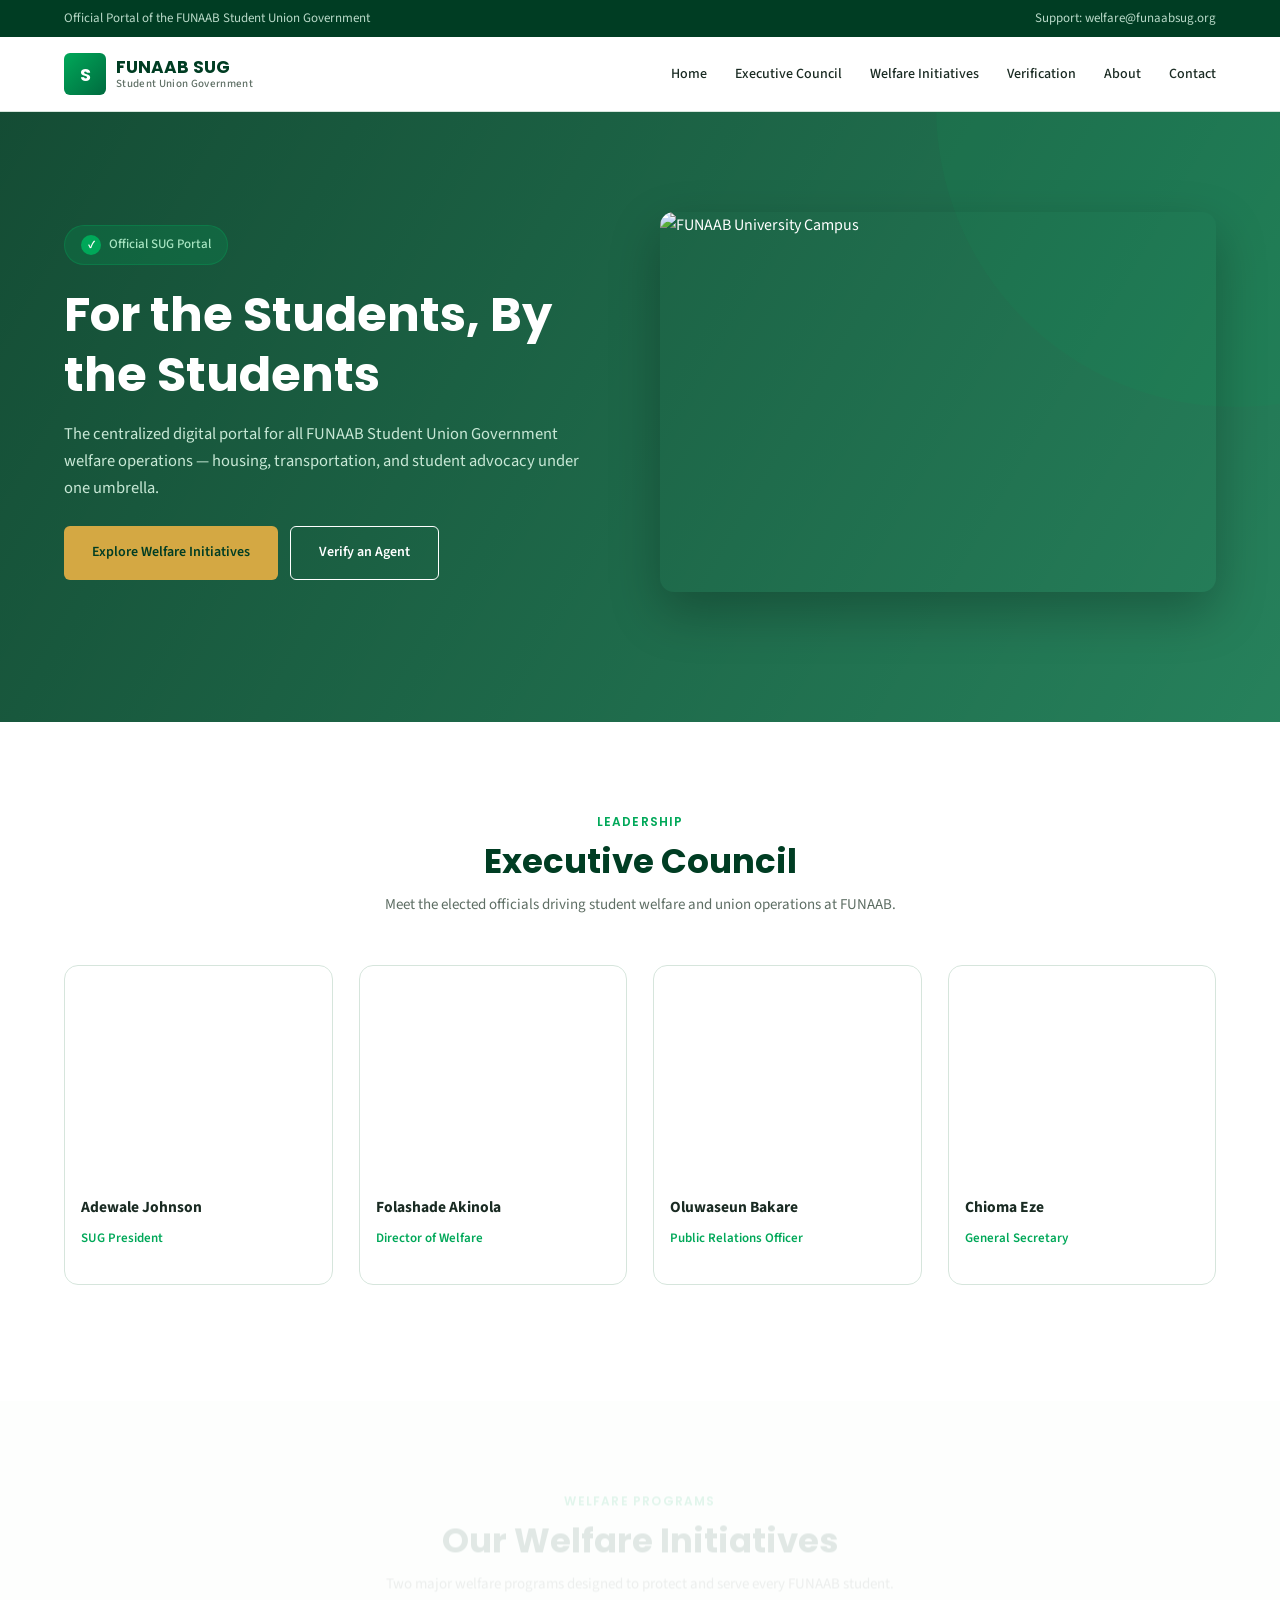
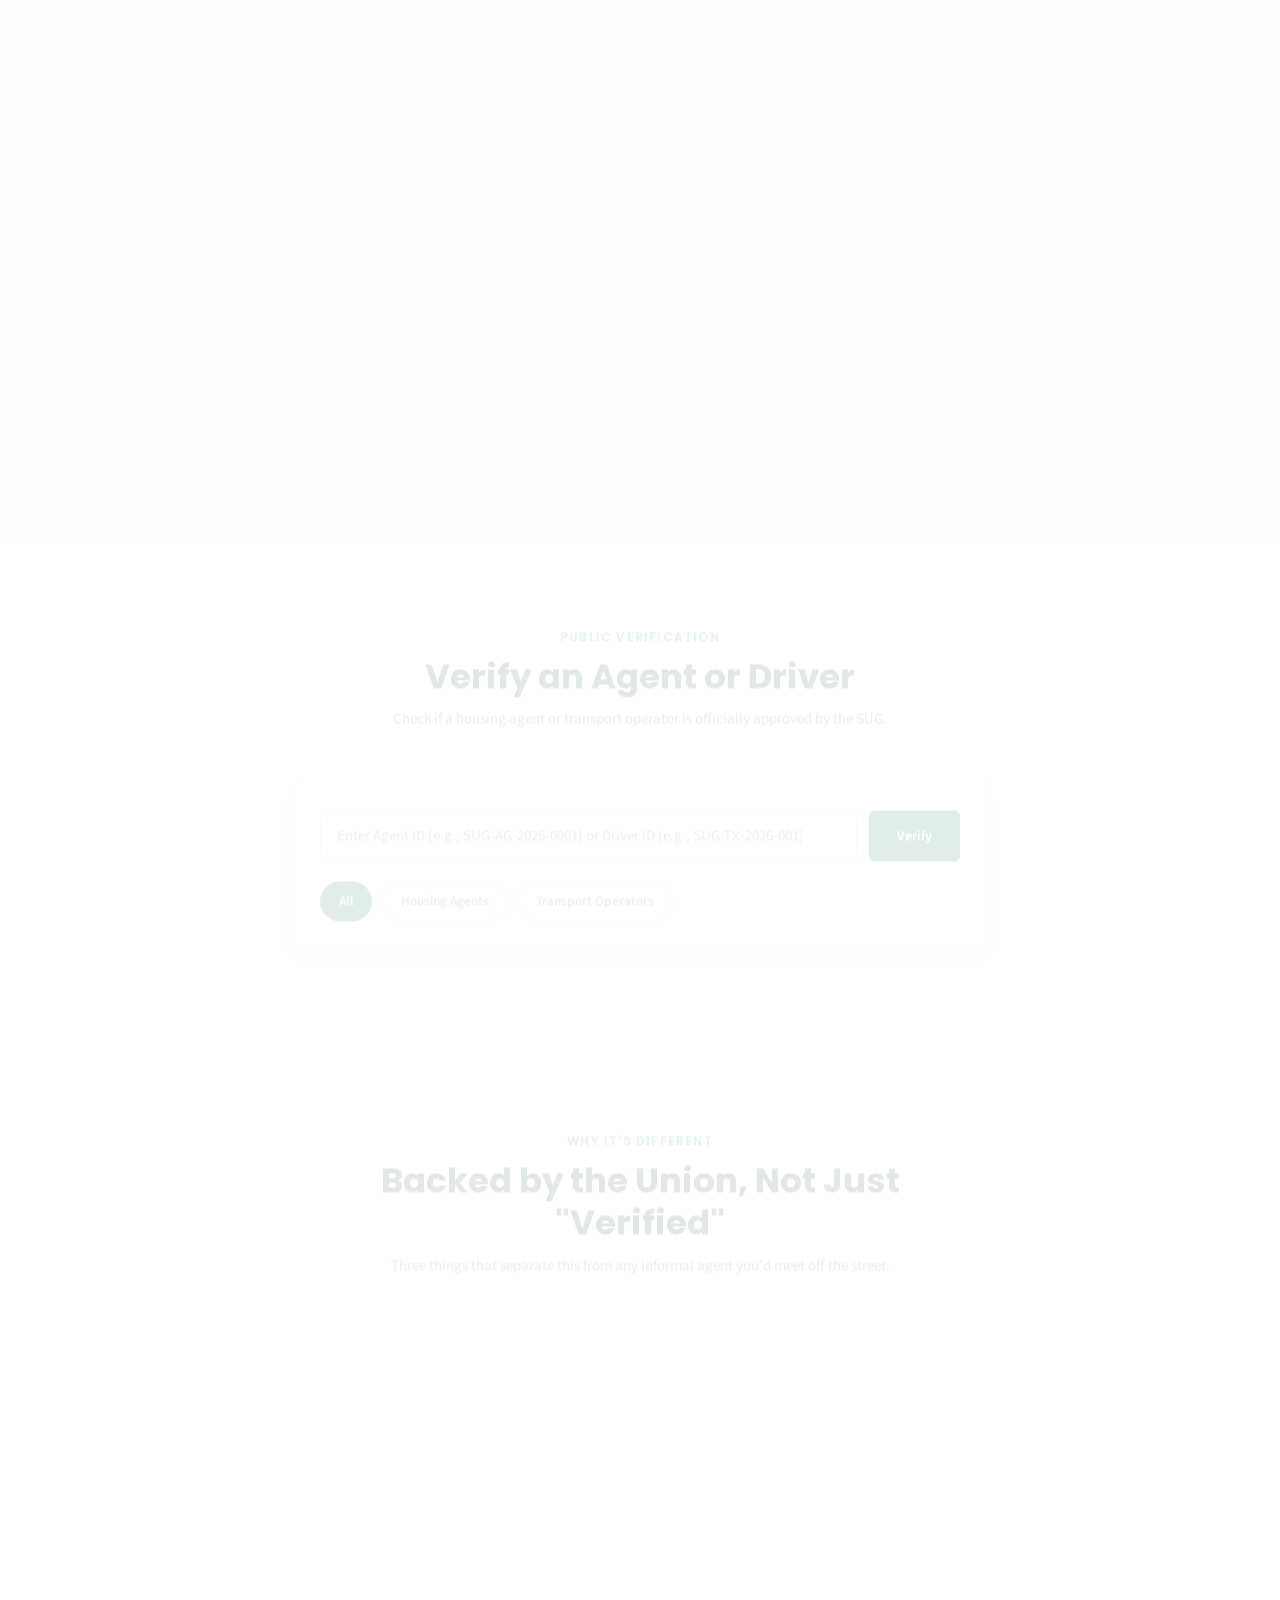
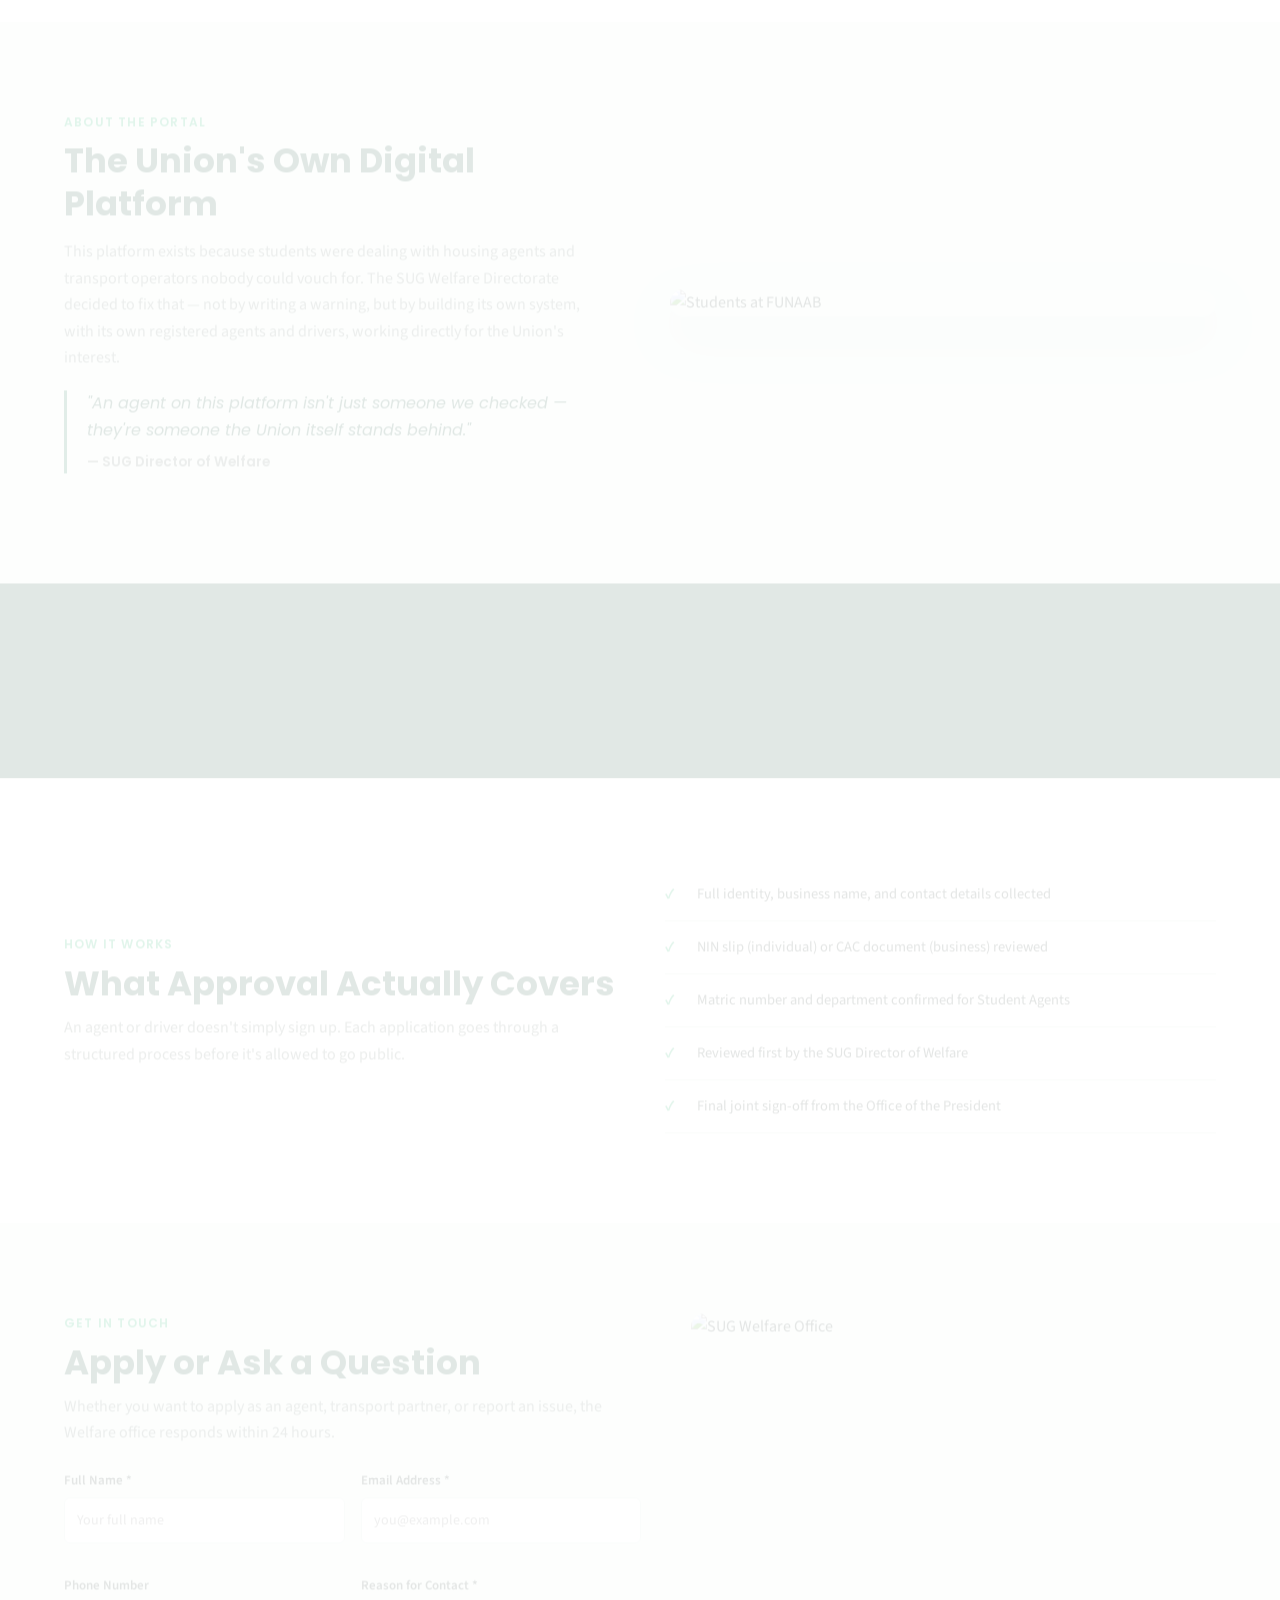
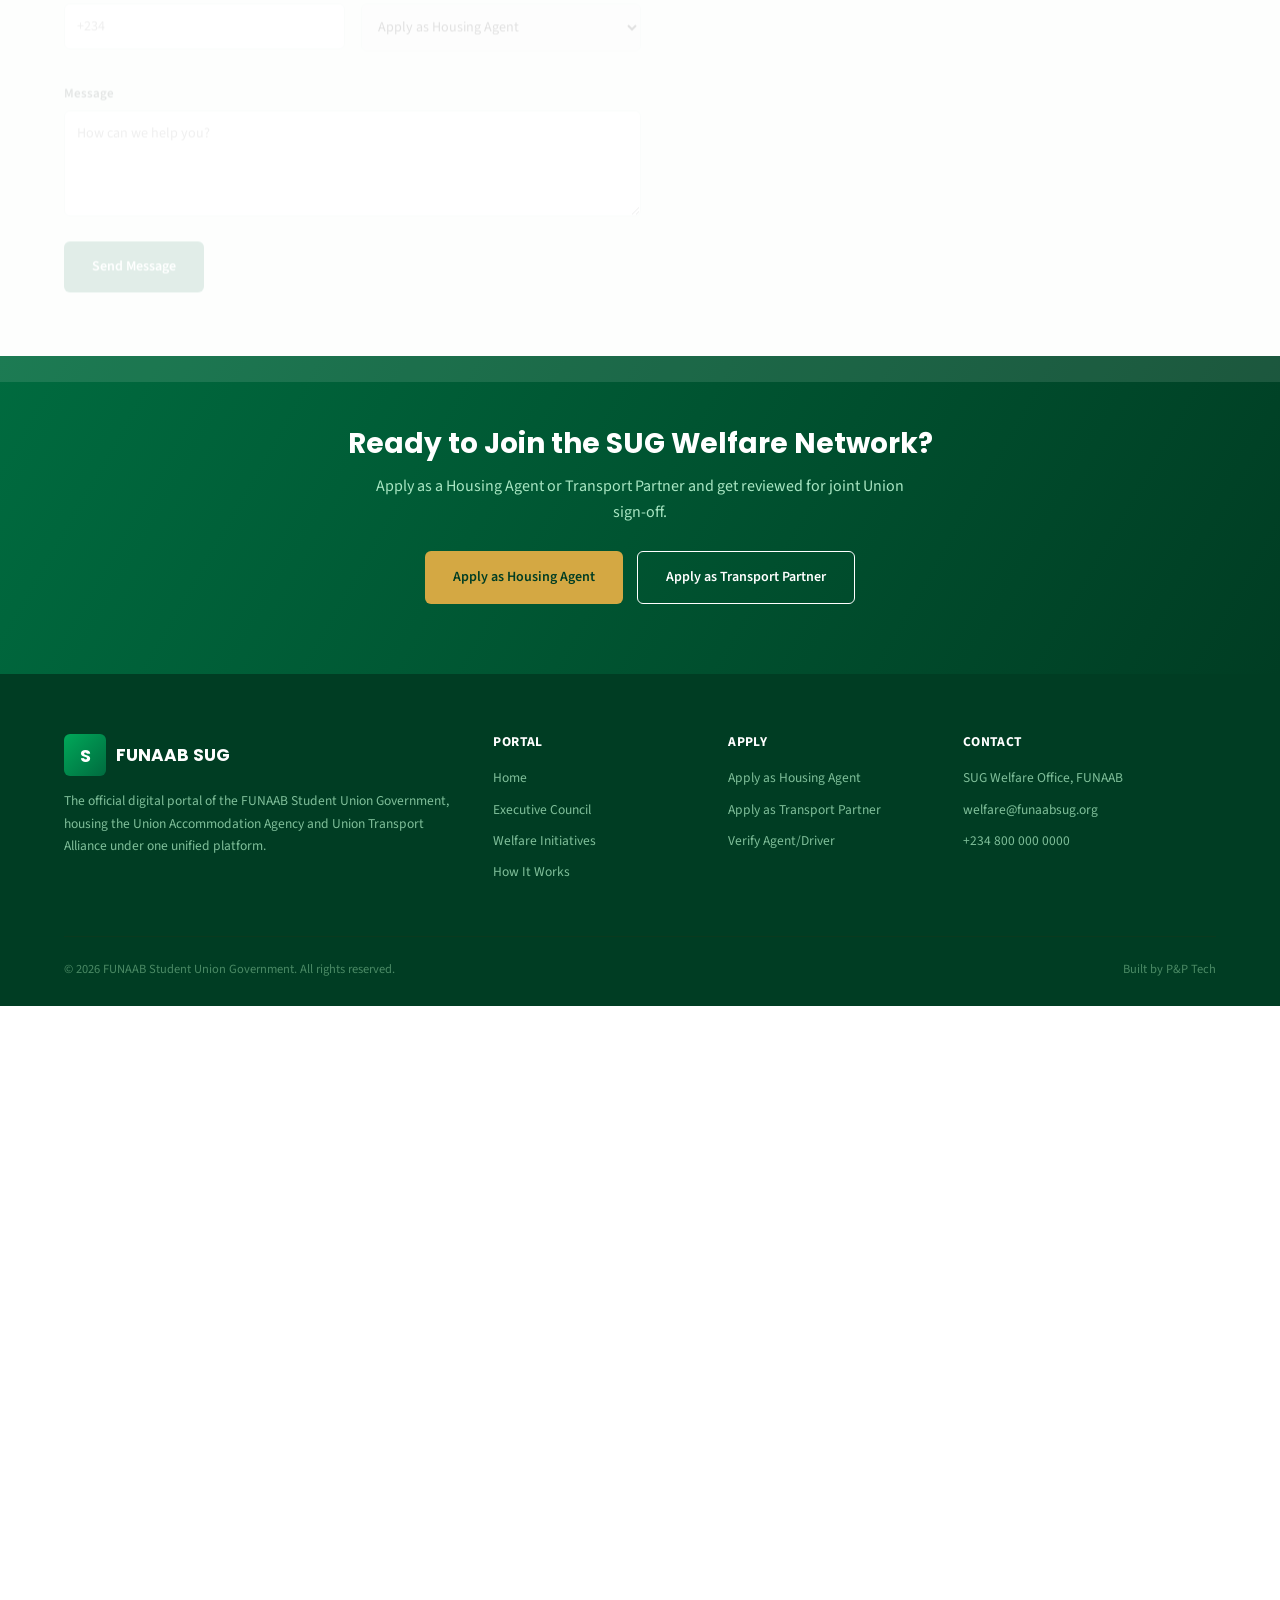
==== commit 4aa21d38: "fix: add index.html redirect and vercel.json for deployment" ====
--- a/index.html
+++ b/index.html
@@ -2,430 +2,10 @@
 <html lang="en">
 <head>
 <meta charset="UTF-8">
-<meta name="viewport" content="width=device-width, initial-scale=1.0">
-<title>Union Accommodation Agency — FUNAAB Student Union</title>
-<link rel="stylesheet" href="css/styles.css">
-<link rel="preconnect" href="https://fonts.googleapis.com">
-<link rel="preconnect" href="https://fonts.gstatic.com" crossorigin>
-<link href="https://fonts.googleapis.com/css2?family=Poppins:wght@400;500;600;700&family=Source+Sans+3:wght@400;500;600;700&display=swap" rel="stylesheet">
+<meta http-equiv="refresh" content="0;url=sug-portal.html">
+<title>FUNAAB SUG Portal</title>
 </head>
 <body>
-
-<!-- TOP BAR -->
-<div class="topbar">
-  <div class="container">
-    <span>An Official Initiative of the SUG Welfare Directorate, FUNAAB</span>
-    <span>Support: <a href="mailto:welfare@sug.funaab.edu.ng">welfare@sug.funaab.edu.ng</a></span>
-  </div>
-</div>
-
-<!-- HEADER -->
-<header>
-  <div class="container">
-    <a href="index.html" class="logo">
-      <div class="logo-mark">U</div>
-      <div class="logo-text">Union Accommodation Agency<small>FUNAAB Student Union</small></div>
-    </a>
-    <nav>
-      <ul>
-        <li><a href="#listings">Listings</a></li>
-        <li><a href="#agents">Our Agents</a></li>
-        <li><a href="#about">About</a></li>
-        <li><a href="#how">How It Works</a></li>
-        <li><a href="#contact">Contact</a></li>
-      </ul>
-    </nav>
-    <div class="header-cta">
-      <a href="#" class="btn btn-outline-green btn-sm">Log In</a>
-      <a href="#" class="btn btn-sm">Apply as Agent</a>
-    </div>
-    <button class="menu-toggle" aria-label="Menu">
-      <span></span><span></span><span></span>
-    </button>
-  </div>
-</header>
-
-<!-- HERO + SEARCH -->
-<section class="hero">
-  <div class="container">
-    <div class="hero-content">
-      <div class="hero-text">
-        <div class="hero-badge">Officially Backed by FUNAAB Student Union</div>
-        <h1>Find Verified Off-Campus Housing Through the Union Itself</h1>
-        <p>Every agent listed here is registered, vetted, and jointly signed off by the SUG Director of Welfare and the Office of the President. This is the Union's own accommodation agency — not a random directory.</p>
-      </div>
-      <div class="hero-image">
-        <img src="https://images.unsplash.com/photo-1562774053-701939374585?w=700&q=80" alt="FUNAAB University Campus">
-      </div>
-    </div>
-
-    <div class="search-wrap">
-      <div class="search-tabs">
-        <span class="active">All Listings</span>
-        <span>Student Agents</span>
-        <span>Outside Agents</span>
-      </div>
-      <div class="search-panel">
-        <div class="field">
-          <label>Coverage Area</label>
-          <select><option>All Areas</option><option>Camp</option><option>Harmony</option><option>Camp Junction</option><option>Isale-Igbein</option><option>Onikolobo</option></select>
-        </div>
-        <div class="field">
-          <label>Room Type</label>
-          <select><option>Any Type</option><option>Self-Contained</option><option>Room & Parlour</option><option>Mini Flat</option><option>1 Bedroom</option><option>2 Bedroom</option><option>Shared Room</option></select>
-        </div>
-        <div class="field">
-          <label>Price Range</label>
-          <select><option>Any Price</option><option>Under ₦150,000</option><option>₦150,000 – ₦300,000</option><option>Above ₦300,000</option></select>
-        </div>
-        <div class="field">
-          <label>Agent Type</label>
-          <select><option>All Agents</option><option>Student Agent</option><option>Outside Agent</option></select>
-        </div>
-        <a href="#listings" class="btn">Search</a>
-      </div>
-    </div>
-    <div class="hero-spacer"></div>
-  </div>
-</section>
-
-<!-- FEATURED LISTINGS -->
-<section class="section" id="listings" data-animate="fade-up">
-  <div class="container">
-    <div class="section-head">
-      <span class="eyebrow">Available Now</span>
-      <h2>Featured Listings</h2>
-      <p>Rooms and houses posted by agents approved under the Union Accommodation Agency.</p>
-    </div>
-    <div class="filter-pills">
-      <span class="active">All</span>
-      <span>Self-Contained</span>
-      <span>Room & Parlour</span>
-      <span>Mini Flat</span>
-      <span>Camp</span>
-      <span>Harmony</span>
-    </div>
-    <div class="listings-grid">
-      <a href="#" class="listing-card">
-        <div class="listing-photo" style="background-image:url('https://images.unsplash.com/photo-1502672260266-1c1ef2d93688?w=500&q=80');">
-          <span class="listing-tag rent">For Rent</span>
-          <span class="agency-badge">✓ Union Agent</span>
-        </div>
-        <div class="listing-info">
-          <div class="listing-price">₦180,000 <small>/year</small></div>
-          <h4>Self-Contained Room, Camp</h4>
-          <div class="listing-loc">Off Fatola Street, Camp, Abeokuta</div>
-          <div class="listing-meta"><span>1 Room</span><span>1 Bath</span><span>Self-Con</span></div>
-          <div class="agent-row">
-            <img src="https://images.unsplash.com/photo-1568602471122-7832951cc4c5?w=100&q=80" alt="Agent">
-            <div><span>Femi Balogun</span><small>Student Agent · UAA/2026/0142</small></div>
-          </div>
-        </div>
-      </a>
-      <a href="#" class="listing-card">
-        <div class="listing-photo" style="background-image:url('https://images.unsplash.com/photo-1522708323590-d24dbb6b0267?w=500&q=80');">
-          <span class="listing-tag rent">For Rent</span>
-          <span class="agency-badge">✓ Union Agent</span>
-        </div>
-        <div class="listing-info">
-          <div class="listing-price">₦260,000 <small>/year</small></div>
-          <h4>Mini Flat, Harmony</h4>
-          <div class="listing-loc">Harmony Estate, Abeokuta</div>
-          <div class="listing-meta"><span>2 Rooms</span><span>1 Bath</span><span>Mini Flat</span></div>
-          <div class="agent-row">
-            <img src="https://images.unsplash.com/photo-1573497019940-1c28c88b4f3e?w=100&q=80" alt="Agent">
-            <div><span>Aisha Mohammed</span><small>Student Agent · UAA/2026/0098</small></div>
-          </div>
-        </div>
-      </a>
-      <a href="#" class="listing-card">
-        <div class="listing-photo" style="background-image:url('https://images.unsplash.com/photo-1560185007-c5ca9d2c014d?w=500&q=80');">
-          <span class="listing-tag rent">For Rent</span>
-          <span class="agency-badge">✓ Union Agent</span>
-        </div>
-        <div class="listing-info">
-          <div class="listing-price">₦140,000 <small>/year</small></div>
-          <h4>Shared Room, Camp Junction</h4>
-          <div class="listing-loc">Camp Junction, Abeokuta</div>
-          <div class="listing-meta"><span>1 Room</span><span>Shared Bath</span><span>Shared</span></div>
-          <div class="agent-row">
-            <img src="https://images.unsplash.com/photo-1556157382-97eda2d62296?w=100&q=80" alt="Agent">
-            <div><span>Chidi Nwosu Agency</span><small>Outside Agent · UAA/2026/0176</small></div>
-          </div>
-        </div>
-      </a>
-    </div>
-  </div>
-</section>
-
-<!-- WHY CHOOSE US -->
-<section class="section" style="background:var(--green-tint);" data-animate="fade-up">
-  <div class="container">
-    <div class="section-head center">
-      <span class="eyebrow">Why It's Different</span>
-      <h2>Backed by the Union, Not Just "Verified"</h2>
-      <p>Three things that separate this from any informal agent you'd meet off the street.</p>
-    </div>
-    <div class="why-grid">
-      <div class="why-card">
-        <div class="why-icon">✓</div>
-        <h4>Dual Sign-Off Approval</h4>
-        <p>Every agent is approved by both the SUG Director of Welfare and the Office of the President before they're allowed to operate.</p>
-      </div>
-      <div class="why-card">
-        <div class="why-icon">🛡</div>
-        <h4>ID & Business Verified</h4>
-        <p>NIN or CAC documents, matric numbers, and office addresses are checked before any agent goes live.</p>
-      </div>
-      <div class="why-card">
-        <div class="why-icon">⚑</div>
-        <h4>Report & Accountability</h4>
-        <p>Every agent can be reported directly to the Welfare office — and the Union, not just the agent, is accountable for the outcome.</p>
-      </div>
-    </div>
-  </div>
-</section>
-
-<!-- ABOUT -->
-<section class="section about" id="about" data-animate="fade-up">
-  <div class="container">
-    <div class="about-grid">
-      <div>
-        <span class="eyebrow">About the Agency</span>
-        <h2>The Union's Own Accommodation Agency</h2>
-        <p style="color:var(--muted);margin:14px 0;">This platform exists because students were dealing with housing agents nobody could vouch for. The SUG Welfare Directorate decided to fix that — not by writing a warning, but by building its own agency, with its own registered agents, working directly for the Union's interest.</p>
-        <div class="quote-box">
-          "An agent on this platform isn't just someone we checked — they're someone the Union itself stands behind."
-          <div class="quote-by">— SUG Director of Welfare</div>
-        </div>
-      </div>
-      <div>
-        <img src="https://images.unsplash.com/photo-1523050854058-8df90110c9f1?w=700&q=80" alt="Students reviewing housing options" style="border-radius:var(--radius-lg);box-shadow:var(--shadow-lg);">
-      </div>
-    </div>
-  </div>
-</section>
-
-<!-- STATS -->
-<section class="stats" data-animate="fade-up">
-  <div class="container">
-    <div class="stats-grid">
-      <div><h3 data-count="120" data-suffix="+">0</h3><p>Approved Agents</p></div>
-      <div><h3 data-count="340" data-suffix="+">0</h3><p>Active Listings</p></div>
-      <div><h3 data-count="5" data-suffix="">0</h3><p>Coverage Areas</p></div>
-      <div><h3 data-count="2" data-suffix="">0</h3><p>Sign-Offs Per Agent</p></div>
-    </div>
-  </div>
-</section>
-
-<!-- HOW IT WORKS -->
-<section class="section" id="how" data-animate="fade-up">
-  <div class="container">
-    <div class="services-split">
-      <div>
-        <span class="eyebrow">How It Works</span>
-        <h2>What Approval Actually Covers</h2>
-        <p style="color:var(--muted);margin-top:10px;">An agent doesn't simply sign up. Each application goes through a structured process before it's allowed to go public.</p>
-      </div>
-      <ul class="check-list">
-        <li>Full identity, business name, and contact details collected</li>
-        <li>NIN slip (individual) or CAC document (business) reviewed</li>
-        <li>Matric number and department confirmed for Student Agents</li>
-        <li>Reviewed first by the SUG Director of Welfare</li>
-        <li>Final joint sign-off from the Office of the President</li>
-      </ul>
-    </div>
-  </div>
-</section>
-
-<!-- CONTACT -->
-<section class="section" style="background:var(--green-tint);" id="contact" data-animate="fade-up">
-  <div class="container">
-    <div class="contact-grid">
-      <div>
-        <span class="eyebrow">Get In Touch</span>
-        <h2>Apply or Ask a Question</h2>
-        <p style="color:var(--muted);margin:10px 0 24px;">Whether you want to apply as an agent or report an issue, the Welfare office responds within 24 hours.</p>
-        <div class="form-row">
-          <div class="form-field"><label>Full Name *</label><input type="text" placeholder="Your full name"></div>
-          <div class="form-field"><label>Email Address *</label><input type="email" placeholder="you@example.com"></div>
-        </div>
-        <div class="form-row">
-          <div class="form-field"><label>Phone Number</label><input type="text" placeholder="+234"></div>
-          <div class="form-field">
-            <label>Reason for Contact *</label>
-            <select><option>Apply as a Student Agent</option><option>Apply as an Outside Agent</option><option>Report an Agent</option><option>General Question</option></select>
-          </div>
-        </div>
-        <div class="full-row">
-          <div class="form-field"><label>Message</label><textarea rows="4" placeholder="How can we help you?"></textarea></div>
-        </div>
-        <a href="#" class="btn">Send Message</a>
-      </div>
-      <div>
-        <img src="https://images.unsplash.com/photo-1577962917302-cd874c4e31d2?w=600&q=80" alt="Office contact" style="border-radius:var(--radius-lg);height:100%;object-fit:cover;">
-      </div>
-    </div>
-  </div>
-</section>
-
-<!-- CTA BAND -->
-<section class="cta-band">
-  <div class="container">
-    <h2>Want to Become a Union-Recognized Agent?</h2>
-    <p>Apply as a Student Agent or Outside Agent and get reviewed for joint Union sign-off.</p>
-    <div class="cta-buttons">
-      <a href="#" class="btn btn-gold">Apply as a Student Agent</a>
-      <a href="#" class="btn btn-outline">Apply as an Outside Agent</a>
-    </div>
-  </div>
-</section>
-
-<!-- FOOTER -->
-<footer>
-  <div class="container">
-    <div class="footer-grid">
-      <div>
-        <a href="index.html" class="logo" style="margin-bottom:14px;">
-          <div class="logo-mark">U</div>
-          <div class="logo-text" style="color:#fff;">Union Accommodation Agency</div>
-        </a>
-        <p style="font-size:13.5px;color:#7FBF9A;">An official housing agency of the FUNAAB Student Union Government, approved under the Welfare Directorate and the Office of the President.</p>
-      </div>
-      <div>
-        <h5>Platform</h5>
-        <ul>
-          <li><a href="#listings">Listings</a></li>
-          <li><a href="#agents">Approval Authority</a></li>
-          <li><a href="#how">How It Works</a></li>
-        </ul>
-      </div>
-      <div>
-        <h5>Agents</h5>
-        <ul>
-          <li><a href="#">Apply as Student Agent</a></li>
-          <li><a href="#">Apply as Outside Agent</a></li>
-          <li><a href="#">Agent Dashboard</a></li>
-        </ul>
-      </div>
-      <div>
-        <h5>Contact</h5>
-        <ul>
-          <li>SUG Welfare Office, FUNAAB</li>
-          <li><a href="mailto:welfare@sug.funaab.edu.ng">welfare@sug.funaab.edu.ng</a></li>
-          <li><a href="tel:+2348000000000">+234 800 000 0000</a></li>
-        </ul>
-      </div>
-    </div>
-    <div class="footer-bottom">
-      <span>© 2026 Union Accommodation Agency — FUNAAB Student Union. All rights reserved.</span>
-      <span>Built by P&P Tech</span>
-    </div>
-  </div>
-</footer>
-
-<!-- JAVASCRIPT — Smooth Scroll, Counter, Fade Animations -->
-<script>
-(function() {
-  'use strict';
-
-  /* ── Header Shadow on Scroll ── */
-  var header = document.querySelector('header');
-
-  window.addEventListener('scroll', function() {
-    if (!header) return;
-    if (window.scrollY > 10) {
-      header.classList.add('scrolled');
-    } else {
-      header.classList.remove('scrolled');
-    }
-  });
-
-  /* ── Smooth Scroll with Header Offset ── */
-  var headerHeight = header ? header.offsetHeight : 0;
-
-  document.querySelectorAll('a[href^="#"]').forEach(function(anchor) {
-    anchor.addEventListener('click', function(e) {
-      var targetId = this.getAttribute('href');
-      if (targetId === '#') return;
-      var target = document.querySelector(targetId);
-      if (!target) return;
-      e.preventDefault();
-      var offsetTop = target.getBoundingClientRect().top + window.pageYOffset - headerHeight - 20;
-      window.scrollTo({ top: offsetTop, behavior: 'smooth' });
-    });
-  });
-
-  /* ── Counter Animation ── */
-  function animateCounter(el) {
-    var target = parseInt(el.getAttribute('data-count'), 10);
-    var suffix = el.getAttribute('data-suffix') || '';
-    var duration = 2000;
-    var start = 0;
-    var startTime = null;
-
-    function easeOutQuart(t) {
-      return 1 - Math.pow(1 - t, 4);
-    }
-
-    function step(timestamp) {
-      if (!startTime) startTime = timestamp;
-      var progress = Math.min((timestamp - startTime) / duration, 1);
-      var value = Math.floor(easeOutQuart(progress) * target);
-      el.textContent = value + suffix;
-      if (progress < 1) {
-        requestAnimationFrame(step);
-      } else {
-        el.textContent = target + suffix;
-      }
-    }
-
-    requestAnimationFrame(step);
-  }
-
-  /* ── Fade-In on Scroll (Intersection Observer) ── */
-  var animatedSections = document.querySelectorAll('[data-animate]');
-  var counterElements = document.querySelectorAll('[data-count]');
-
-  if ('IntersectionObserver' in window) {
-    var sectionObserver = new IntersectionObserver(function(entries) {
-      entries.forEach(function(entry) {
-        if (entry.isIntersecting) {
-          entry.target.classList.add('is-visible');
-          sectionObserver.unobserve(entry.target);
-        }
-      });
-    }, { threshold: 0.15 });
-
-    animatedSections.forEach(function(section) {
-      section.classList.add('animate-on-scroll');
-      sectionObserver.observe(section);
-    });
-
-    var counterObserver = new IntersectionObserver(function(entries) {
-      entries.forEach(function(entry) {
-        if (entry.isIntersecting) {
-          animateCounter(entry.target);
-          counterObserver.unobserve(entry.target);
-        }
-      });
-    }, { threshold: 0.5 });
-
-    counterElements.forEach(function(el) {
-      counterObserver.observe(el);
-    });
-  } else {
-    /* Fallback: show everything immediately */
-    animatedSections.forEach(function(section) {
-      section.classList.add('is-visible');
-    });
-    counterElements.forEach(function(el) {
-      el.textContent = el.getAttribute('data-count') + (el.getAttribute('data-suffix') || '');
-    });
-  }
-
-})();
-</script>
-
+<p>Redirecting to <a href="sug-portal.html">FUNAAB SUG Portal</a>...</p>
 </body>
-</html>+</html>
